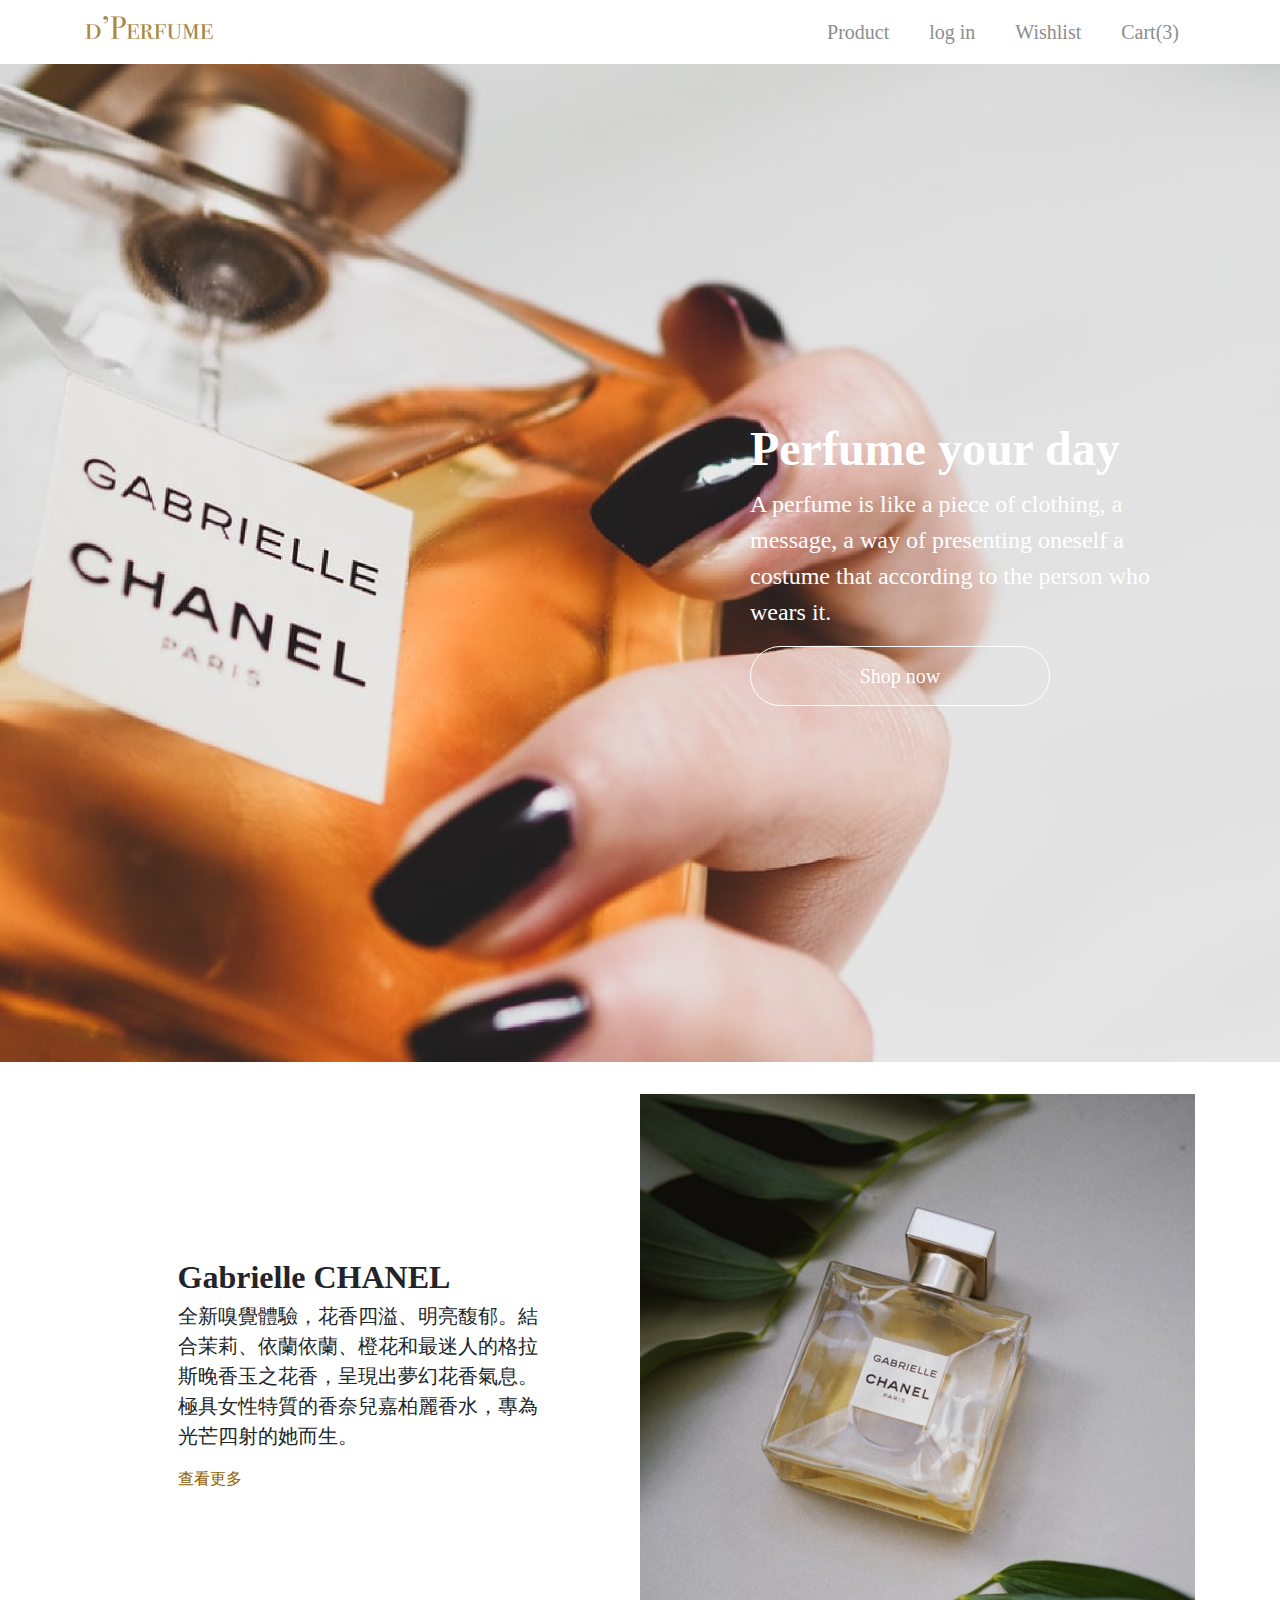
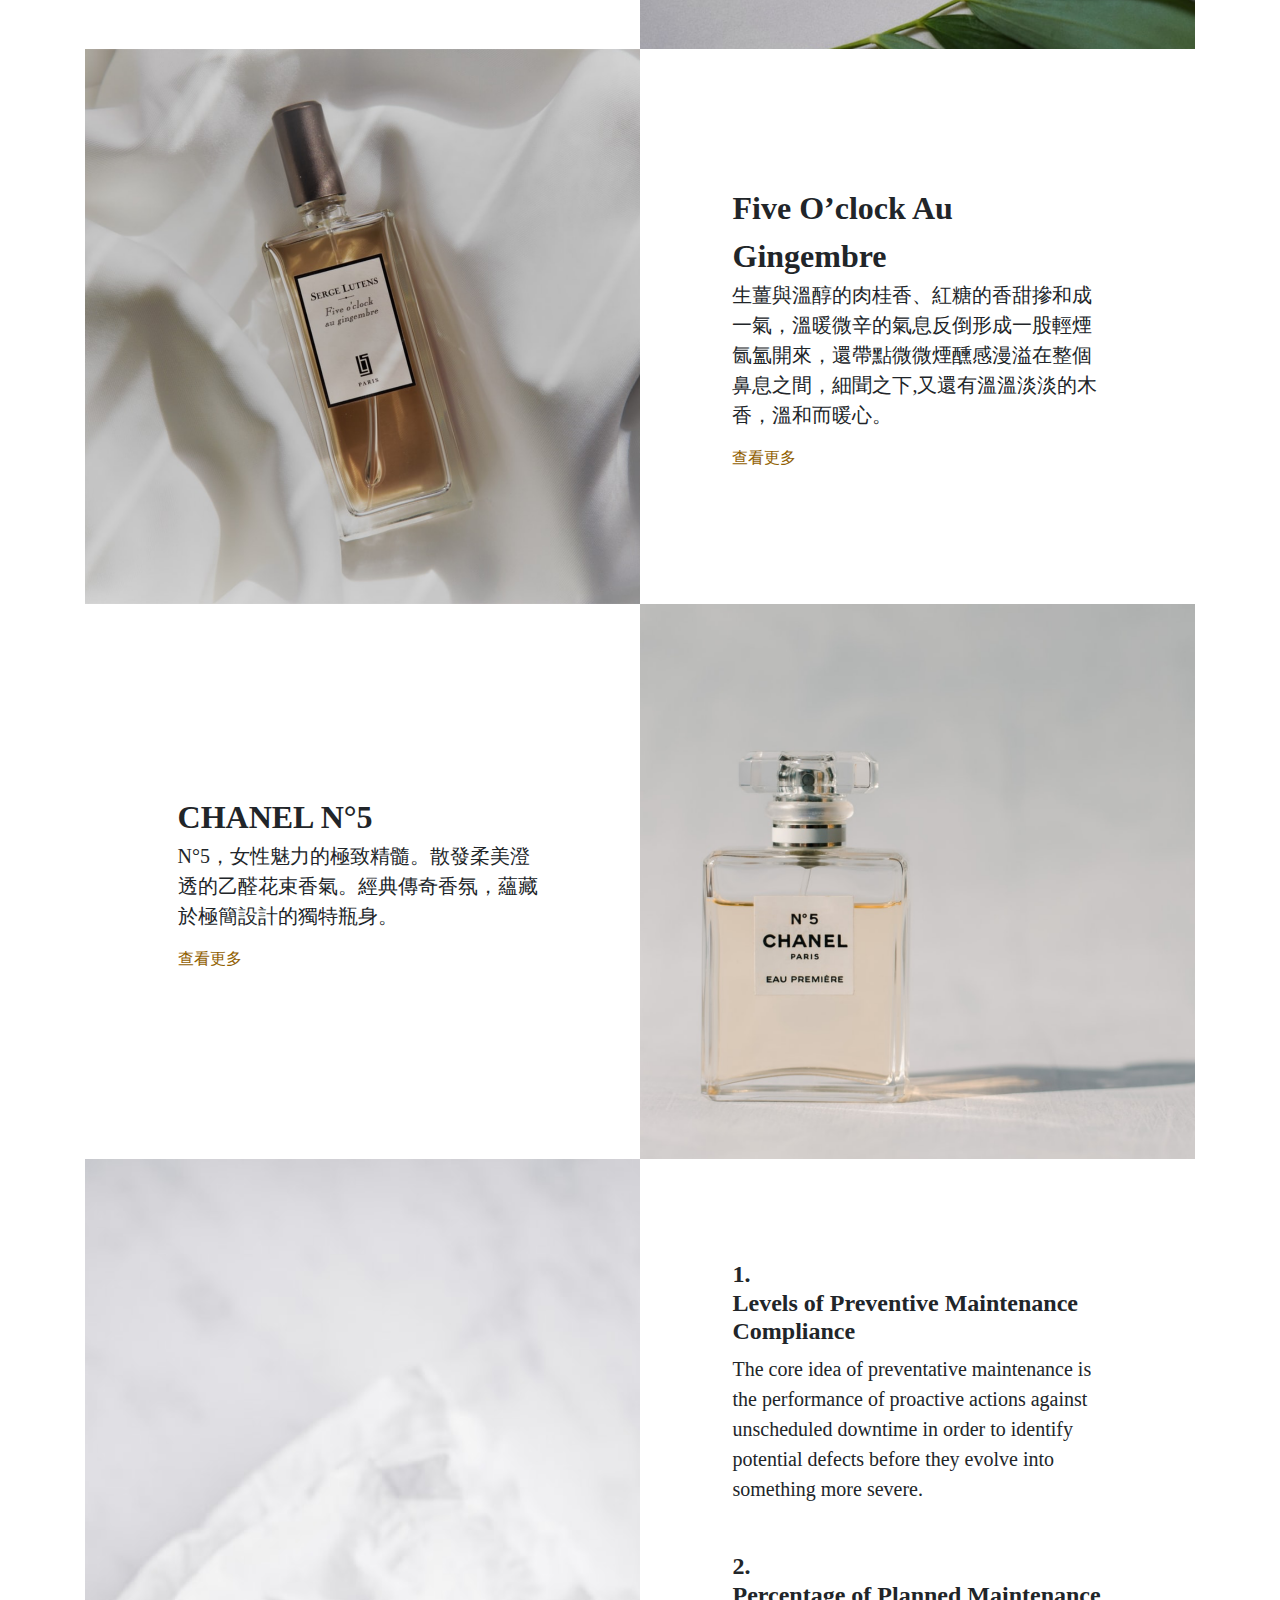
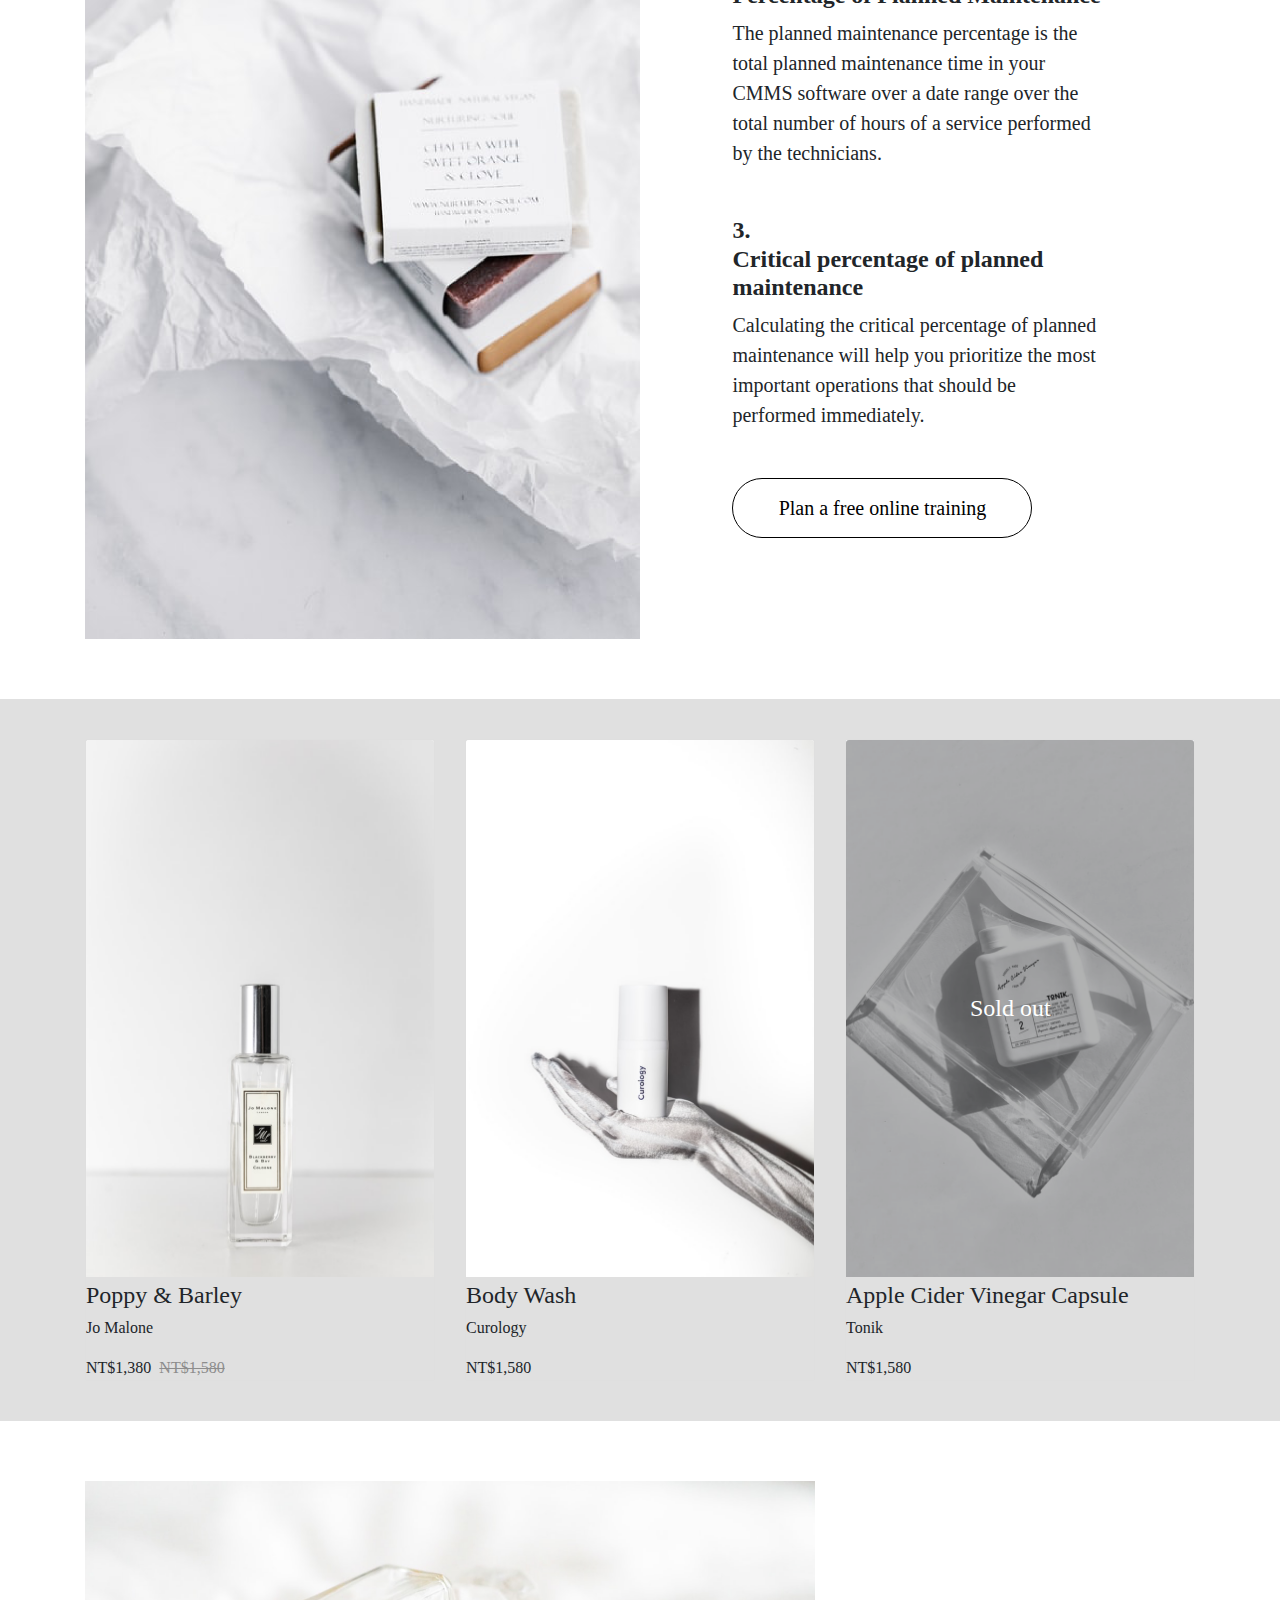
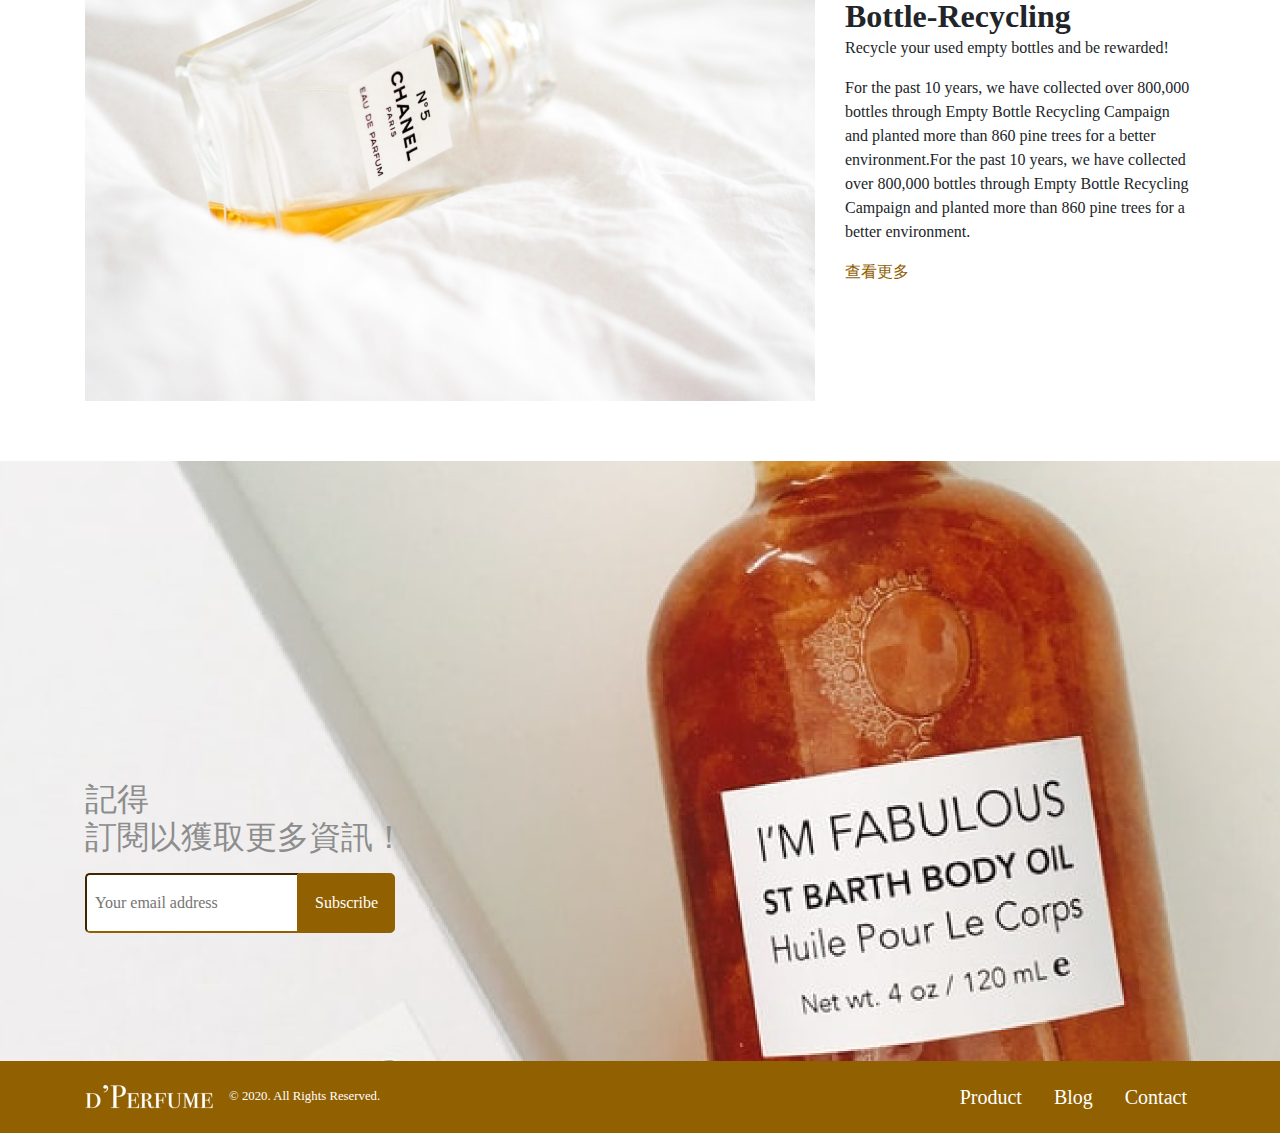
==== index.html @ 362e6cb1 "update for 404 error" ====
<!DOCTYPE html>
<html lang="en">

<head>
  <meta charset="UTF-8">
  <meta name="viewport" content="width=device-width, initial-scale=1.0">
  <meta property="og:title" content="香水電商">
  <meta property="og:description" content="week7mission">
  <meta property="og:site_name" content="香水電商">
  <meta property="og:locale" content="zh_TW">
  <title>D'PERFUME</title>
  <link rel="shortcut icon" href="images/d’Perfume.png" type="image/x-icon">
  <link rel="stylesheet" href="https://use.fontawesome.com/releases/v5.3.1/css/all.css"
    integrity="sha384-mzrmE5qonljUremFsqc01SB46JvROS7bZs3IO2EmfFsd15uHvIt+Y8vEf7N7fWAU" crossorigin="anonymous">
  <link rel="stylesheet" href="css/main.min.css">
</head>

<body>
  <!------------------------ header ---------------------------->
  <nav class="navbar navbar-expand-md bg-white">
    <header class="container">
      <h1 class="mb-0">
        <a class="logo navbar-brand" href="index.html">D'PERFUME</a>
      </h1>
      <div class="d-flex d-md-none justify-content-center align-items-center">
        <a class="position-relative text-dark mr-3" href="#">
          <i class="fas fa-shopping-cart">
          </i>
          <span class="cartNum text-center text-white bg-primary">3</span>
        </a>
        <button class="hamIcon btn text-dark" type="button"><i class="fas fa-bars"></i></button>
      </div>
      <div class="collapse navbar-collapse justify-content-end">
        <ul class="navbar-nav">
          <li class="nav-item mx-2">
            <a class="nav-link navbar-text text-dark" href="product.html"><i class="fas fa-tshirt px-1"></i>Product</a>
          </li>
          <li class="nav-item mx-2">
            <a class="nav-link navbar-text text-dark" href="login.html"><i class="fas fa-user px-1"></i>log in</a>
          </li>
          <li class="nav-item mx-2">
            <a class="nav-link navbar-text text-dark" href="#"><i class="fas fa-heart px-1"></i>Wishlist</a>
          </li>
          <li class="nav-item mx-2">
            <a class="nav-link navbar-text text-dark" href="#"><i class="fas fa-shopping-cart px-1"></i>Cart(3)</a>
          </li>
        </ul>
      </div>
    </header>
  </nav>

  <!------------------------ banner ---------------------------->
  <div class="banner jumbotron jumbotron-fluid">
    <div class="container">
      <div class="row align-items-center">
        <div class="col-12 col-md-5 offset-md-7">
          <h2 class="text-white font-weight-bold">Perfume your day</h2>
          <p class="text-white">A perfume is like a piece of clothing, a message, a way of presenting oneself a costume that according to the
            person who
            wears it.</p>
          <button type="button" class="btn btn-lg btn-outline-info rounded-pill">Shop now</button>
        </div>
      </div>
    </div>
  </div>

  <!------------------------ intro ---------------------------->
  <div class="container">
    <div class="intro row no-gutters flex-row-reverse align-items-center">
      <img class="col-12 col-md-6 offset-md-1" src="./images/Gabrielle CHANEL@2x.png" alt="Gabrielle CHANEL">
      <div class="col-12 col-md-4">
        <h2 class="mb-0 font-weight-bold">Gabrielle CHANEL</h2>
        <p>全新嗅覺體驗，花香四溢、明亮馥郁。結合茉莉、依蘭依蘭、橙花和最迷人的格拉斯晚香玉之花香，呈現出夢幻花香氣息。 極具女性特質的香奈兒嘉柏麗香水，專為光芒四射的她而生。</p>
        <a class="d-block mb-32 mb-md-0" href="#">查看更多</a>
      </div>
    </div>
    <div class="intro row no-gutters align-items-center">
      <div class="col-12 col-md-6">
        <img src="./images/Five O’clock Au Gingembre@2x.png" alt="Five O’clock Au Gingembre">
      </div>
      <div class="col-12 col-md-4 offset-md-1">
        <h2 class="mb-0 font-weight-bold">Five O’clock Au Gingembre</h2>
        <p>生薑與溫醇的肉桂香、紅糖的香甜摻和成一氣，溫暖微辛的氣息反倒形成一股輕煙氤氳開來，還帶點微微煙醺感漫溢在整個鼻息之間，細聞之下,又還有溫溫淡淡的木香，溫和而暖心。</p>
        <a class="d-block mb-32 mb-md-0" href="#">查看更多</a>
      </div>
    </div>
    <div class="intro row no-gutters flex-row-reverse align-items-center">
      <img class="col-12 col-md-6 offset-md-1" src="./images/CHANEL N°5@2x.png" alt="CHANEL N°5">
      <div class="col-12 col-md-4">
        <h2 class="mb-0 font-weight-bold">CHANEL N°5</h2>
        <p>N°5，女性魅力的極致精髓。散發柔美澄透的乙醛花束香氣。經典傳奇香氛，蘊藏於極簡設計的獨特瓶身。</p>
        <a class="d-block mb-32 mb-md-0" href="#">查看更多</a>
      </div>
    </div>
    <div class="intro row no-gutters align-items-xl-center mb-5 mb-md-6">
      <img class="col-12 col-md-6" src="./images/Maintenance@2x.png" alt="Maintenance">
      <div class="col-12 col-md-4 offset-md-1">
        <div class="intro-maintenance mb-3 mb-md-5">
          <h4 class="font-weight-bold">1. <br>Levels of Preventive Maintenance Compliance</h2>
            <p>The core idea of preventative maintenance is the performance of proactive actions against unscheduled downtime in
              order to identify potential defects before they evolve into something more severe.</p>
        </div>
        <div class="intro-maintenance mb-3 mb-md-5">
          <h4 class="font-weight-bold">2. <br>Percentage of Planned Maintenance</h2>
            <p>The planned maintenance percentage is the total planned maintenance time in your CMMS software over a date range over
            the total number of hours of a service performed by the technicians.</p>
        </div>
        <div class="intro-maintenance mb-3 mb-md-5">
          <h4 class="font-weight-bold">3. <br>Critical percentage of planned maintenance</h2>
            <p>Calculating the critical percentage of planned maintenance will help you prioritize the most important operations that
            should be performed immediately.</p>
        </div>
        <button type="button" class="btn btn-lg btn-outline-black rounded-pill">Plan a free online training</button>
      </div>
    </div>
  </div>

  <!------------------------ cardList ---------------------------->
  <div class="bg-light">
      <div class="container">
        <ul class="row list-unstyled">
          <li class="col-12 col-md-4 my-40">
            <div class="card">
              <img class="card-img-top" src="./images/Poppy & Barley@2x.png" alt="Poppy & Barley">
              <div class="card-body p-0 pt-1 bg-light">
                <h4 class="card-title">Poppy & Barley</h5>
                <p class="card-subtitle mb-3">Jo Malone</p>
                <p class="card-text">NT$1,380<del class="text-dark ml-2">NT$1,580</del></p>
              </div>
            </div>
          </li>
          <li class="col-12 col-md-4 my-40">
            <div class="card">
              <img class="card-img-top" src="./images/Body Wash@2x.png" alt="Body Wash">
              <div class="card-body p-0 pt-1 bg-light">
                <h4 class="card-title">Body Wash</h5>
                <p class="card-subtitle mb-3">Curology</p>
                <p class="card-text">NT$1,580</p>
              </div>
            </div>
          </li>
          <li class="col-12 col-md-4 my-40">
            <div class="card">
              <div class="soldOut">
                <img class="card-img-top" src="./images/gray.svg" alt="Apple Cider Vinegar Capsule">
                <p>Sold out</p>
              </div>
              <div class="card-body p-0 pt-1 bg-light">
                <h4 class="card-title">Apple Cider Vinegar Capsule</h5>
                <p class="card-subtitle mb-3">Tonik</p>
                <p class="card-text">NT$1,580</p>
              </div>
            </div>
          </li>
        </ul>
      </div>
  </div>

  <!------------------------ bottle ---------------------------->
  <div class="bottle container my-6">
    <div class="row align-items-center">
      <div class="col-12 col-md-8">
        <img src="./images/Bottle-Recycling@2x.png" alt="Bottle-Recycling">
      </div>
      <div class="col-12 col-md-4">
        <h2 class="mb-0 font-weight-bold">Bottle-Recycling</h2>
        <p>Recycle your used empty bottles and be rewarded!</p>
        <p>For the past 10 years, we have collected over 800,000 bottles through Empty Bottle Recycling Campaign and planted
          more
          than 860 pine trees for a better environment.For the past 10 years, we have collected over 800,000 bottles through
          Empty
          Bottle Recycling Campaign and planted more than 860 pine trees for a better environment.</p>
        <a class="mb-40" href="#">查看更多</a>
      </div>
    </div>
  </div>

  <!------------------------ subscription ---------------------------->
  <div class="subscription d-flex flex-column justify-content-end">
    <div class="container pb-7">
      <div class="subscirption-item">
        <h2 class="mb-3 text-dark">記得<br>訂閱以獲取更多資訊！</h2>
        <div class="input-group input-group-lg mb-3">
          <input type="email" class="pl-2 border-primary text-dark" placeholder="Your email address" aria-label="Your email address"
            aria-describedby="button-addon2">
          <div class="input-group-append">
            <button class="btn btn-primary" type="submit" id="button-addon2">Subscribe</button>
          </div>
        </div>
      </div>
    </div>
  </div>

  <!------------------------ footer ---------------------------->
  <footer class="bg-primary">
    <div class="container d-flex justify-content-between align-items-center">
      <div class="copyright d-flex align-items-center py-4">
        <a class="mr-3" href="/index.html">D'PERFUME</a>
        <small class="text-white">© 2020. All Rights Reserved.</small>
      </div>
      <nav class="navbar navbar-expand-md d-none d-md-flex px-0">
        <ul class="navbar-nav">
          <li class="nav-item mx-2">
            <a class="nav-link navbar-text px-2 text-white" href="product.html">Product</a>
          </li>
          <li class="nav-item mx-2">
            <a class="nav-link navbar-text px-2 text-white" href="#">Blog</a>
          </li>
          <li class="nav-item ml-2">
            <a class="nav-link navbar-text px-2 text-white" href="#">Contact</a>
          </li>
        </ul>
      </nav>
    </div>
  </footer>
  <script src="./js/jquery-3.5.1.js"></script>
  <script src="https://cdnjs.cloudflare.com/ajax/libs/twitter-bootstrap/4.5.2/js/bootstrap.min.js"></script>
</body>

</html>
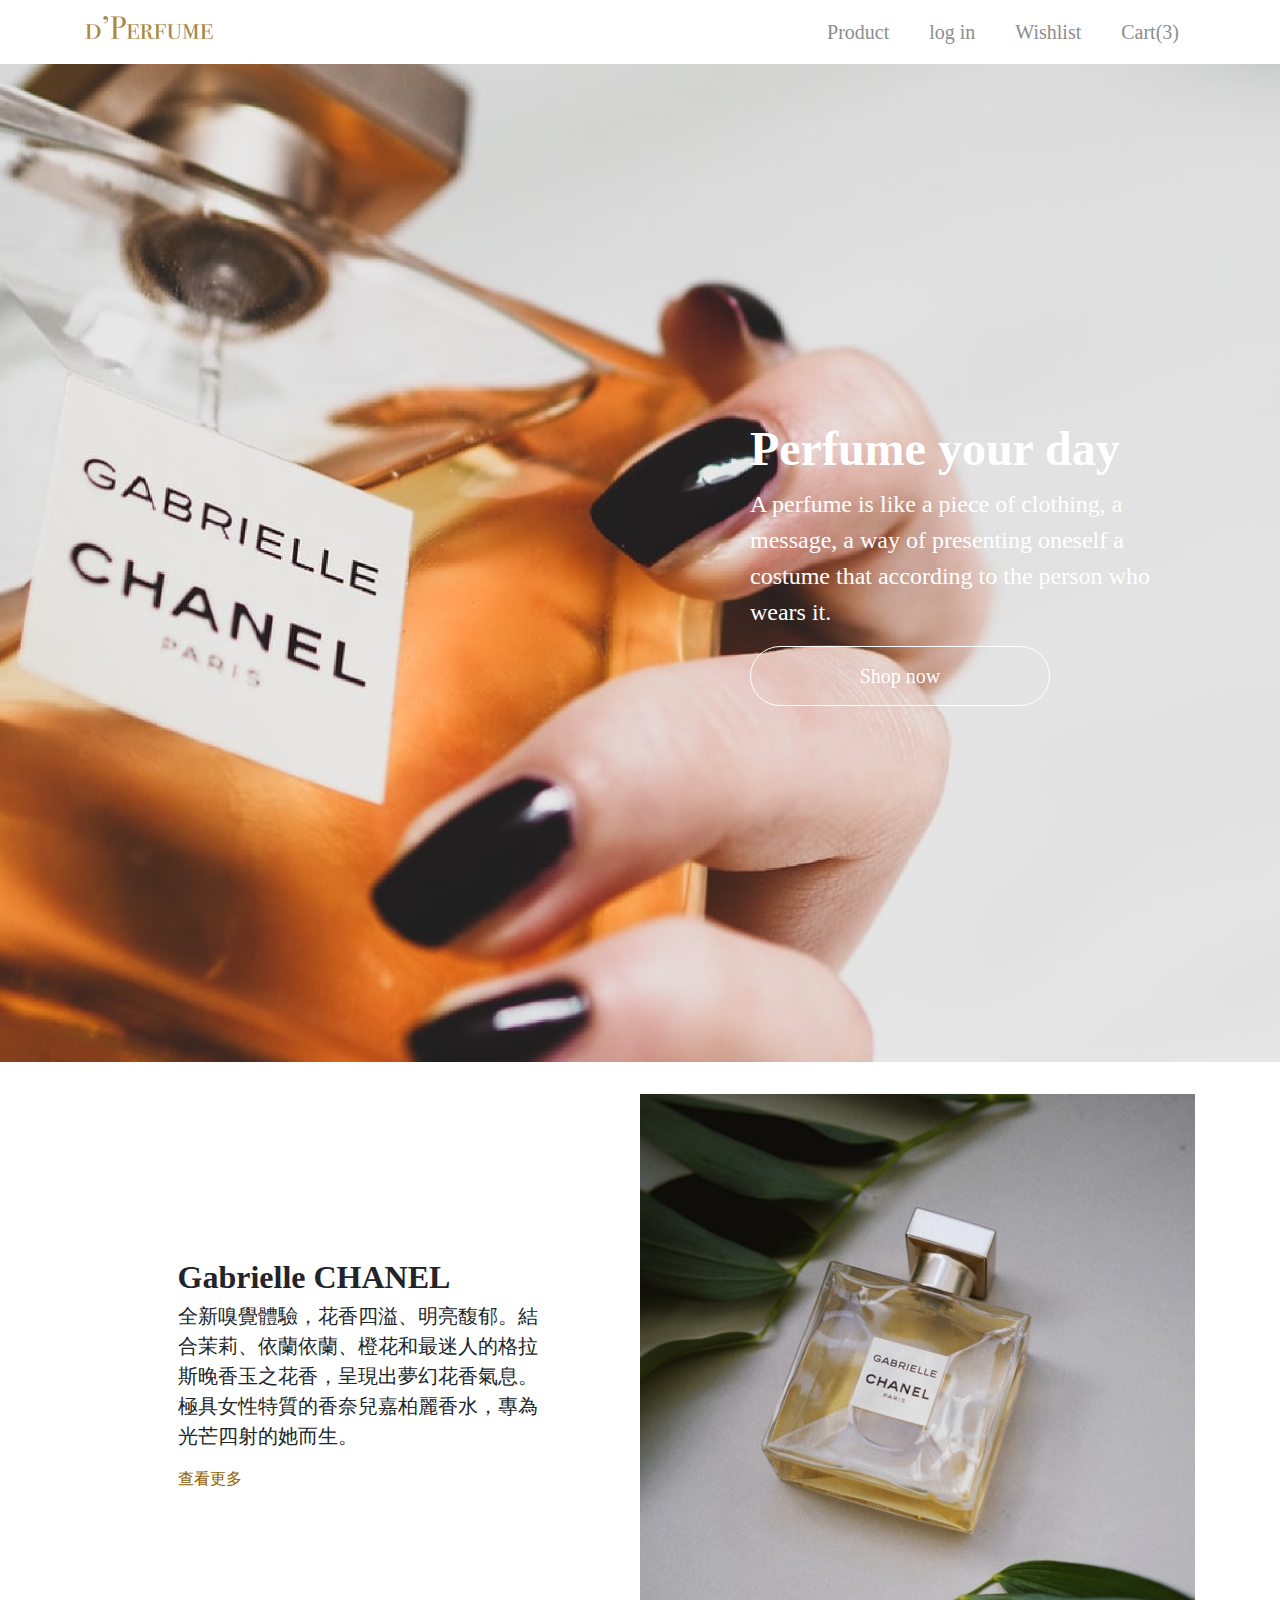
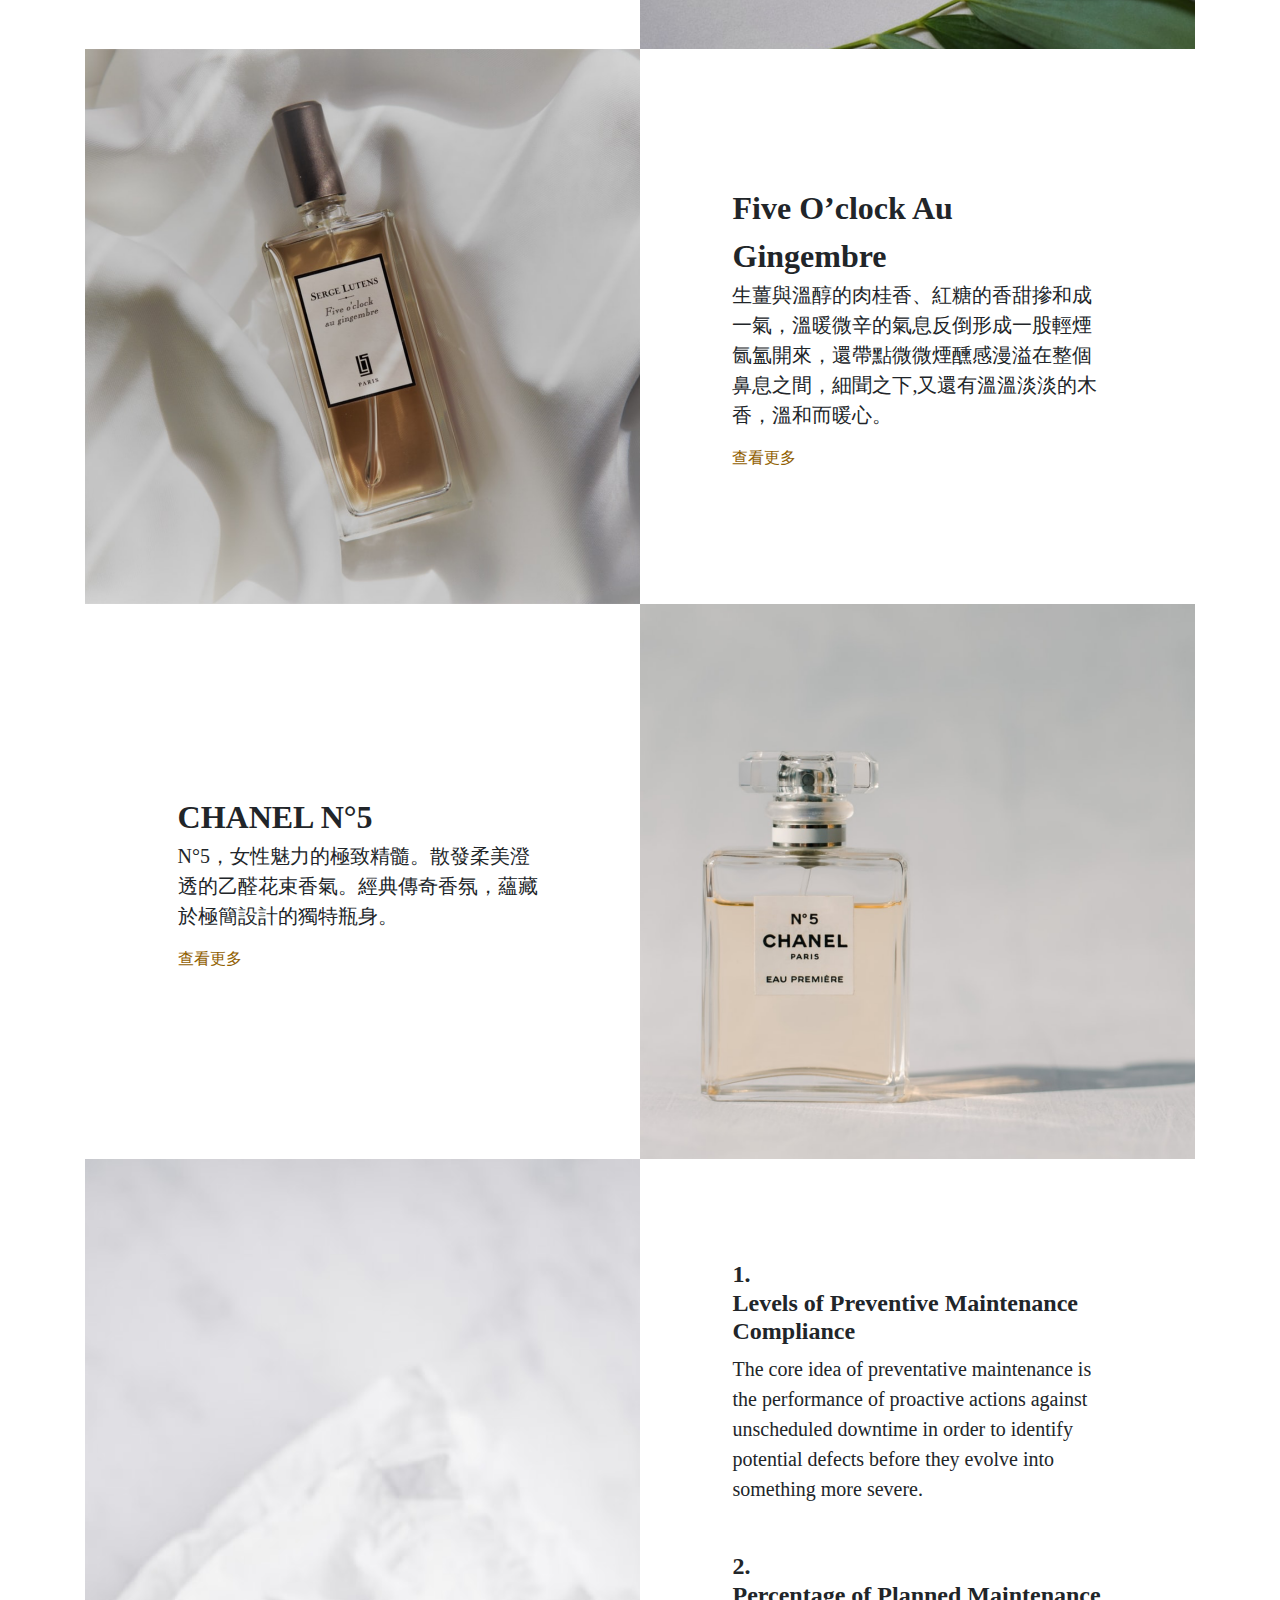
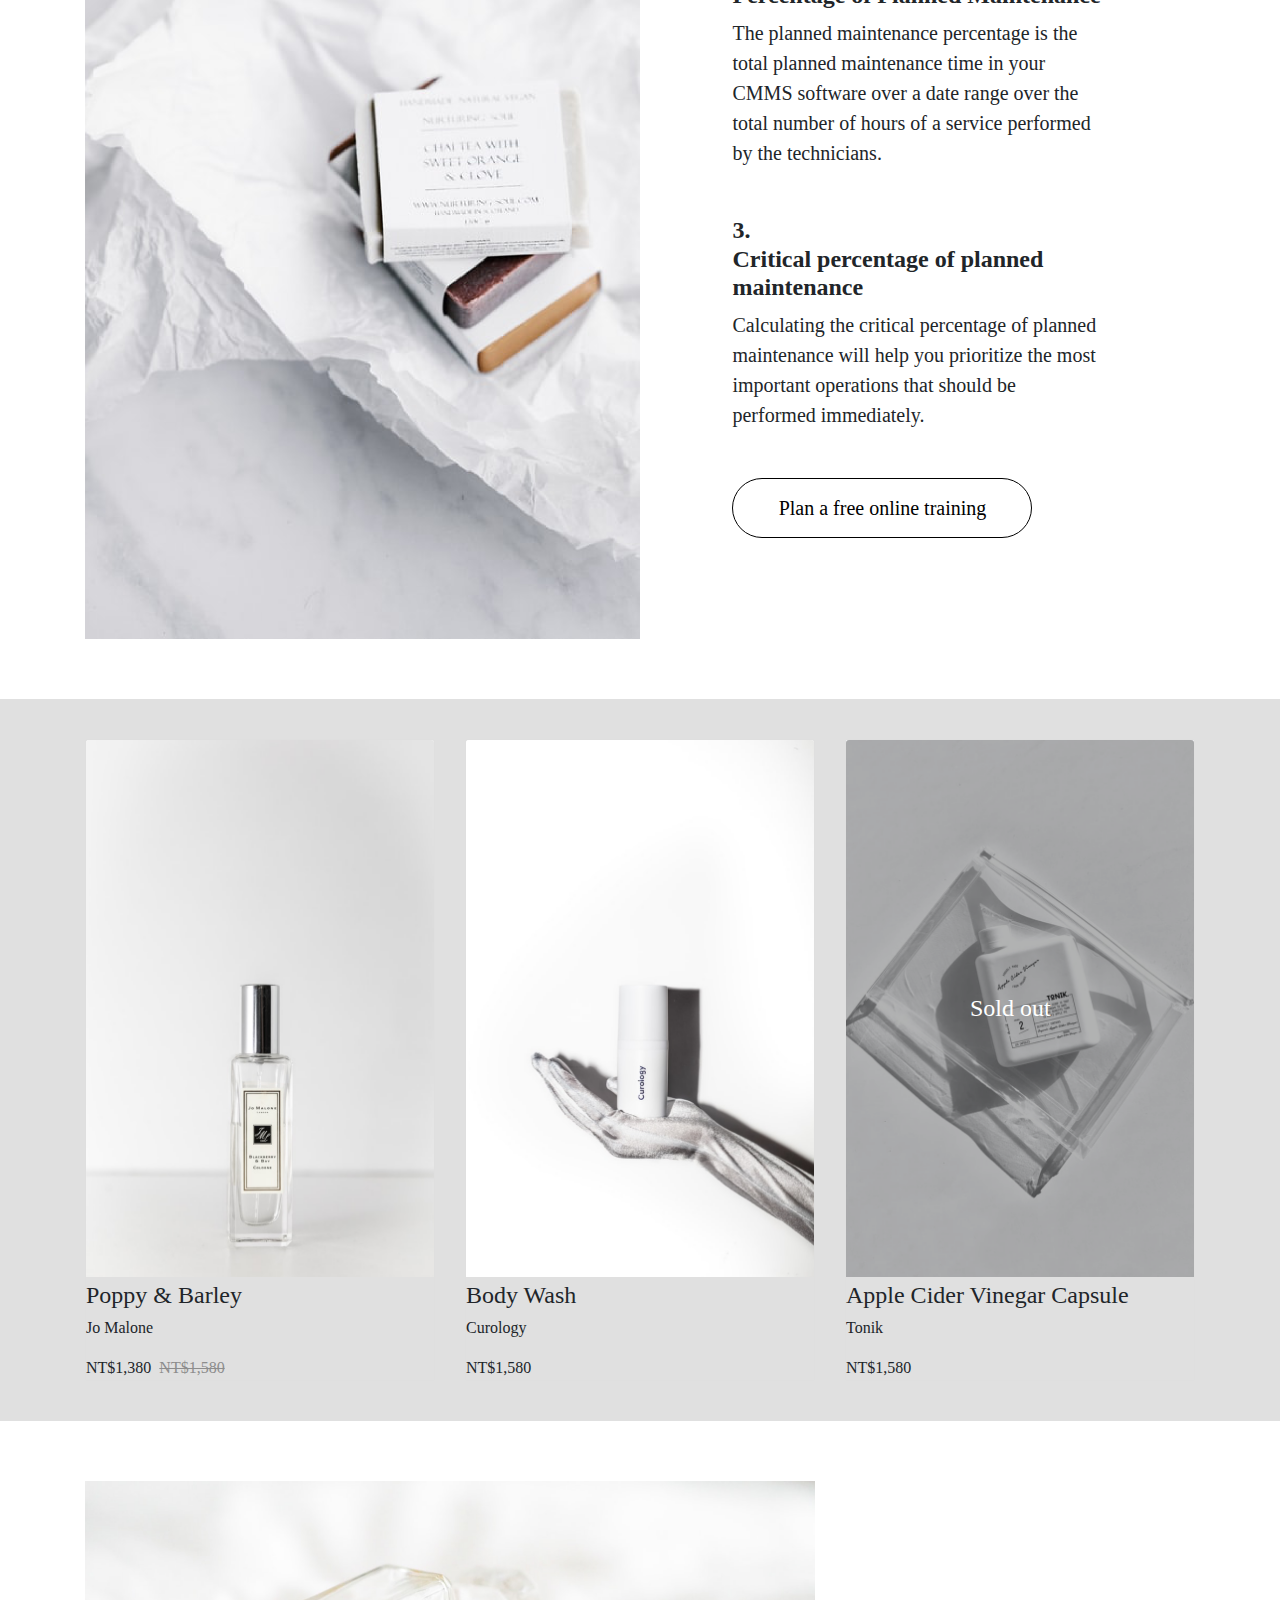
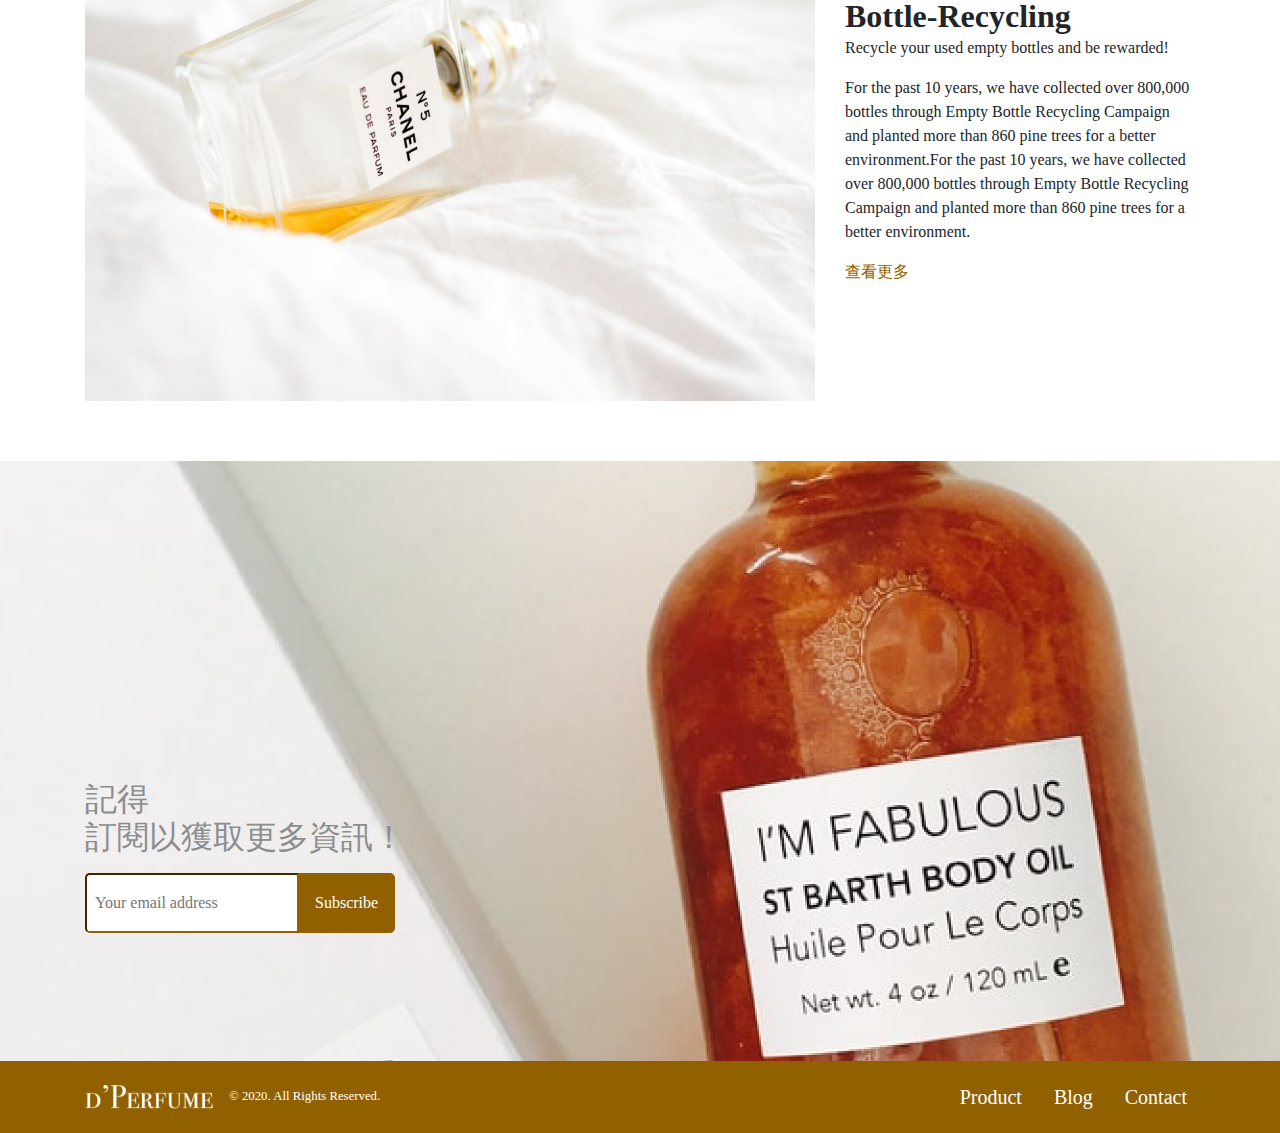
==== commit cccd0326: "update hamburger collapse" ====
--- a/index.html
+++ b/index.html
@@ -28,10 +28,11 @@
           </i>
           <span class="cartNum text-center text-white bg-primary">3</span>
         </a>
-        <button class="hamIcon btn text-dark" type="button"><i class="fas fa-bars"></i></button>
-      </div>
+        <button class="hamIcon btn text-dark" type="button" data-toggle="collapse" data-target="#collapseNav" aria-expanded="false" aria-controls="collapseNav"><i class="fas fa-bars"></i></button>
+      </div>
+
       <div class="collapse navbar-collapse justify-content-end">
-        <ul class="navbar-nav">
+        <ul class="navbar-nav ">
           <li class="nav-item mx-2">
             <a class="nav-link navbar-text text-dark" href="product.html"><i class="fas fa-tshirt px-1"></i>Product</a>
           </li>
@@ -48,6 +49,27 @@
       </div>
     </header>
   </nav>
+
+  <!------------------------ hamburger content ---------------------------->
+  <div class="container-fluid collapse navbar-collapse px-0" id="collapseNav">
+    <ul class="navbar-nav">
+      <li class="bg-dark text-center border-bottom border-white">
+        <a class="nav-link text-white py-3" href="product.html">Product</a>
+      </li>
+      <li class="bg-dark text-center border-bottom border-white">
+        <a class="nav-link text-white py-3" href="#">Wishlist</a>
+      </li>
+      <li class="bg-dark text-center border-bottom border-white">
+        <a class="nav-link text-white py-3" href="#">Blog</a>
+      </li>
+      <li class="bg-dark text-center border-bottom border-white">
+        <a class="nav-link text-white py-3" href="#">Contact</a>
+      </li>
+      <li class="bg-dark text-center">
+        <a class="nav-link text-white py-3" href="login.html">Log in</a>
+      </li>
+    </ul>
+  </div>
 
   <!------------------------ banner ---------------------------->
   <div class="banner jumbotron jumbotron-fluid">
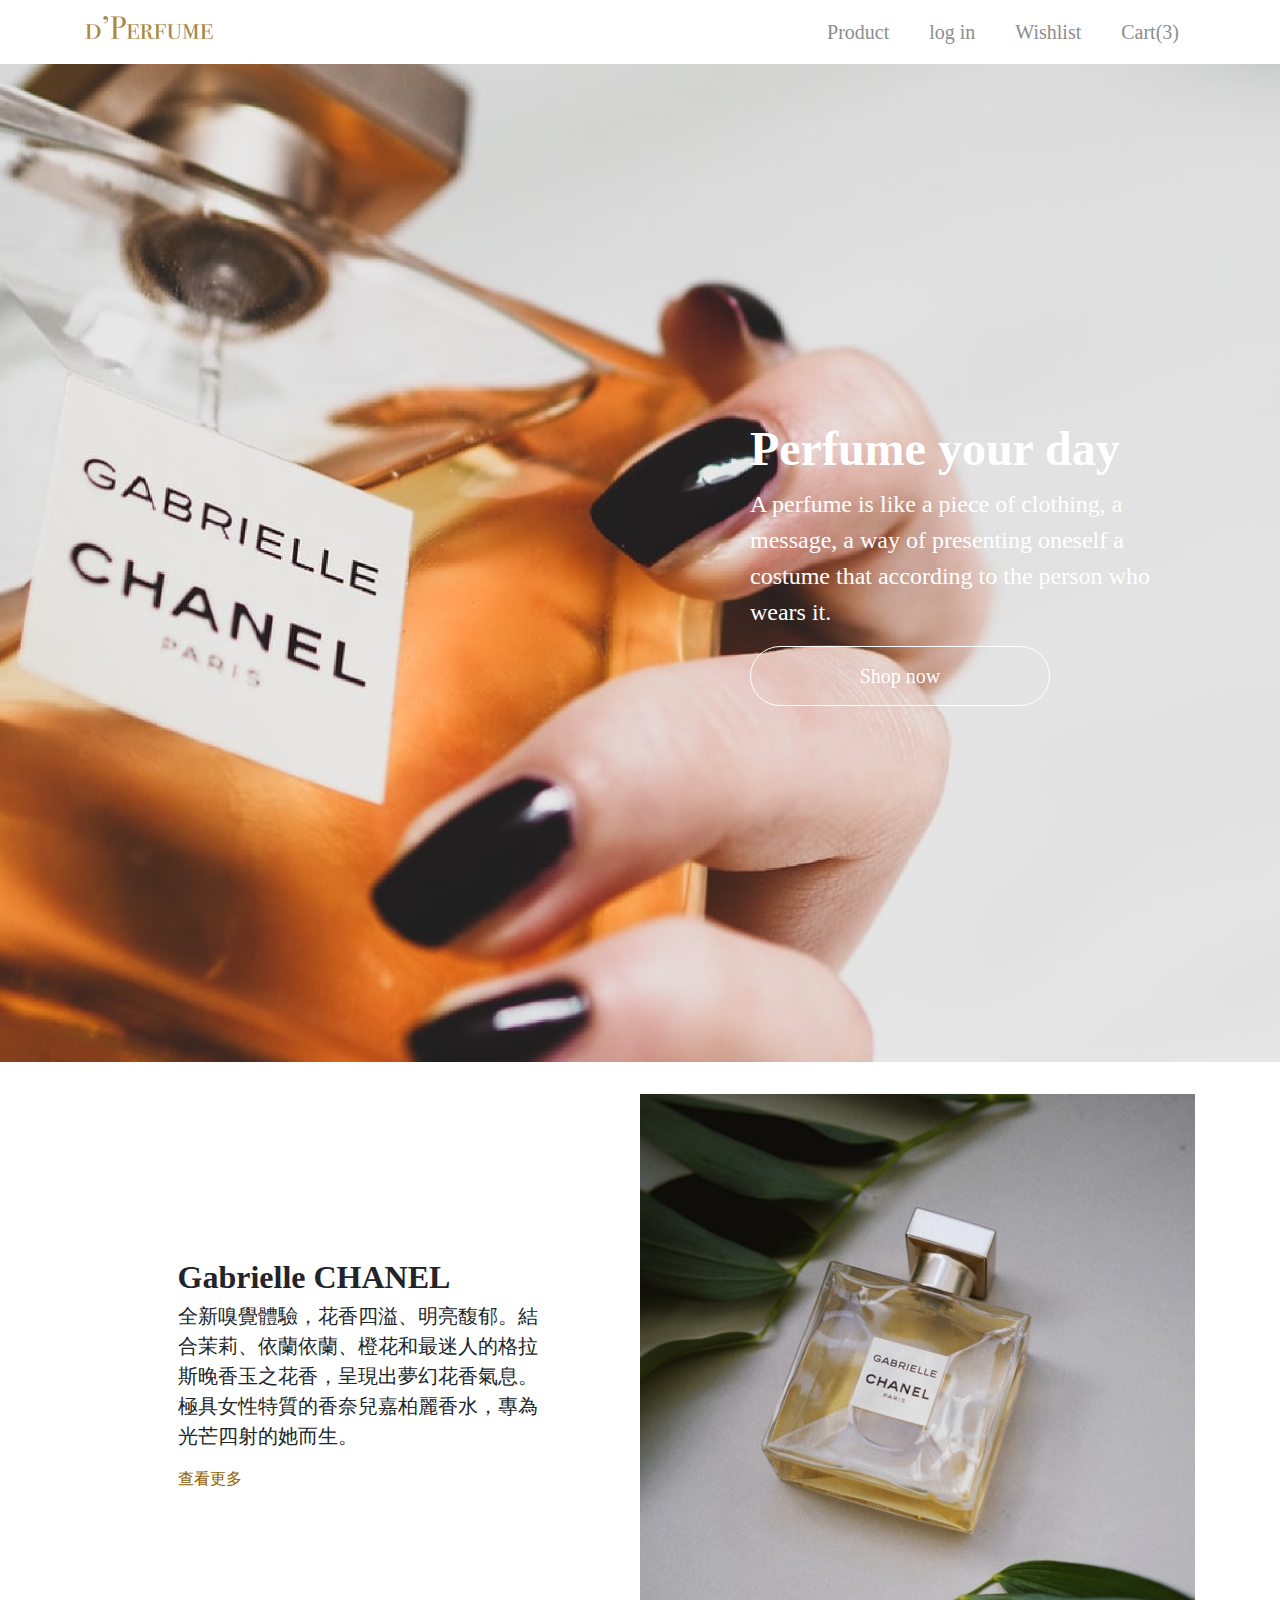
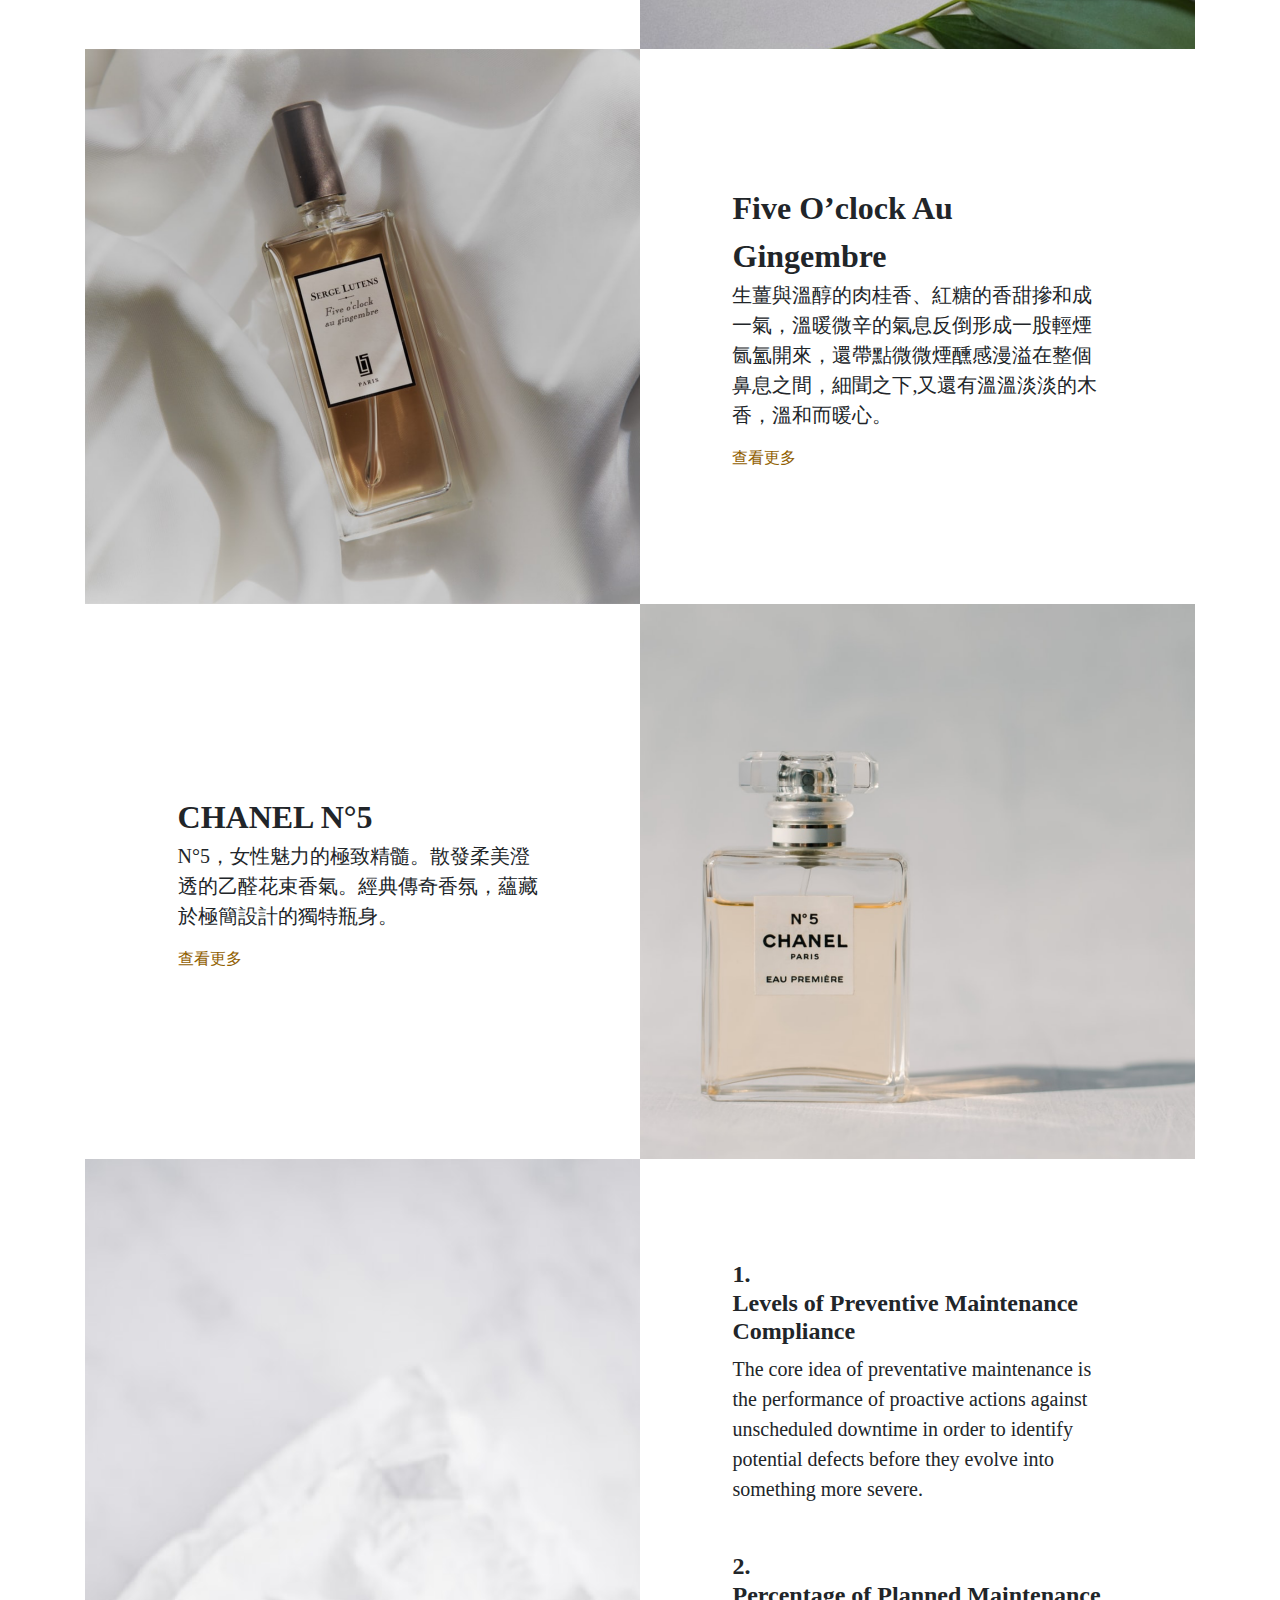
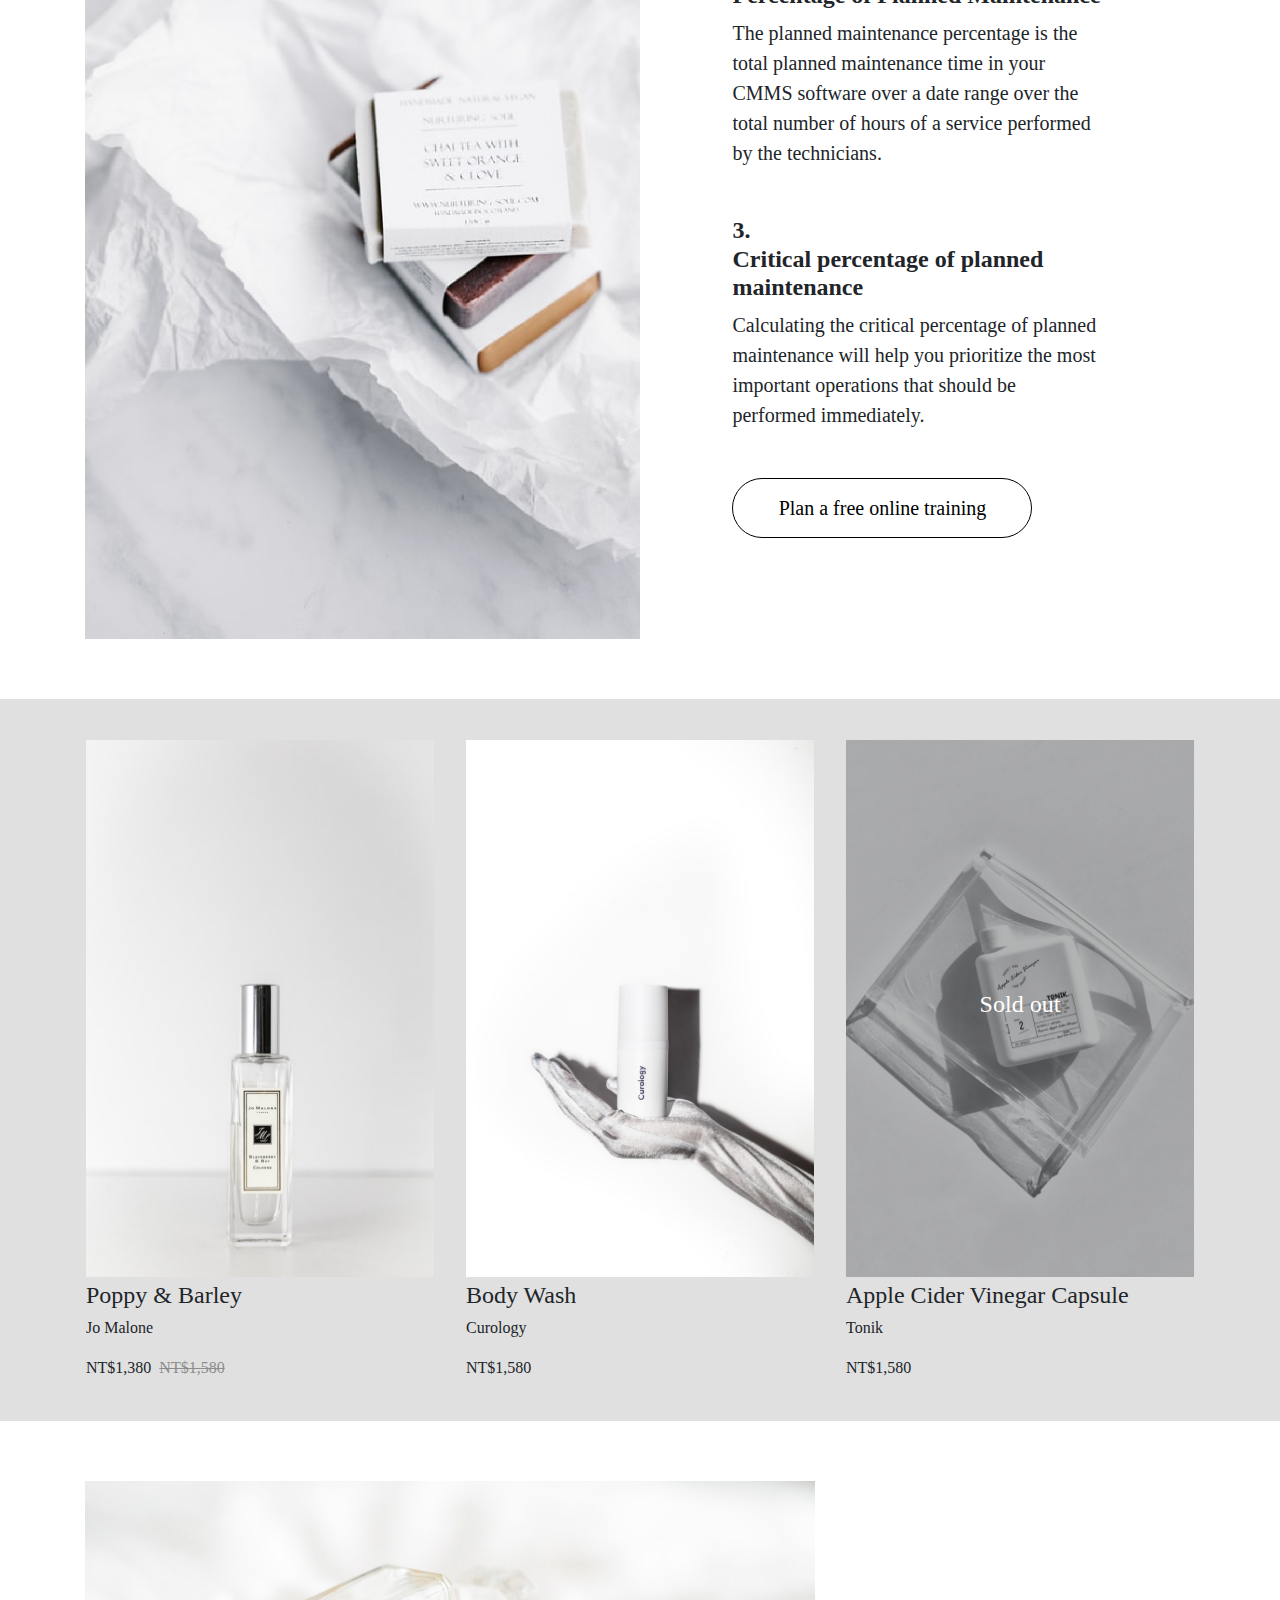
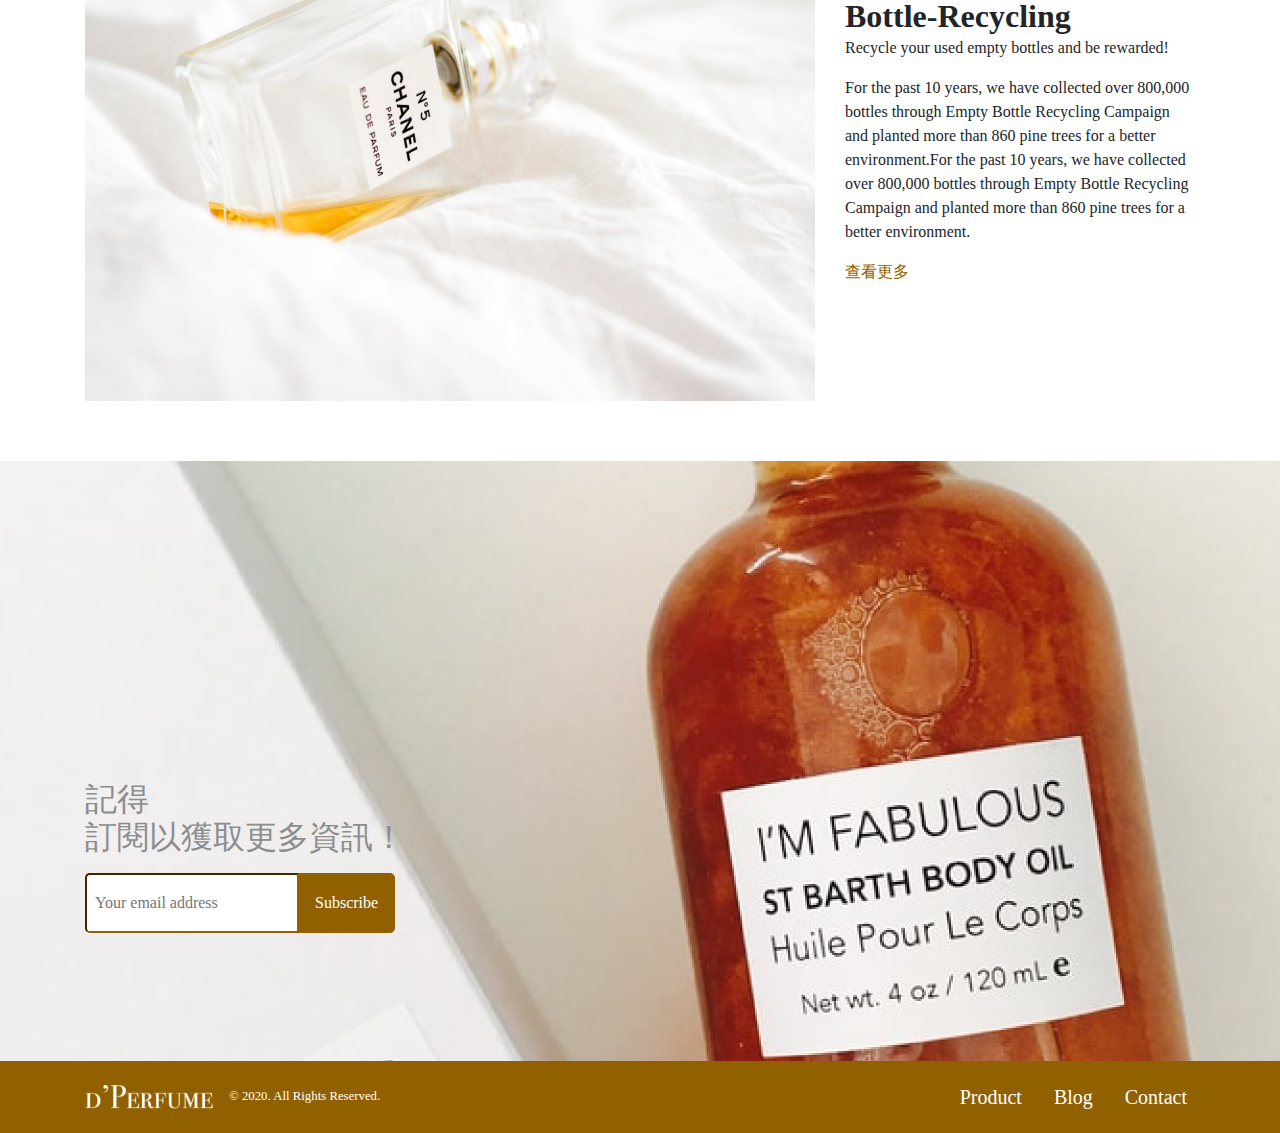
==== commit 0b5847c5: "update index text font-weight" ====
--- a/index.html
+++ b/index.html
@@ -51,21 +51,21 @@
   </nav>
 
   <!------------------------ hamburger content ---------------------------->
-  <div class="container-fluid collapse navbar-collapse px-0" id="collapseNav">
+  <div class="collapse navbar-collapse px-0 bg-grayDark" id="collapseNav">
     <ul class="navbar-nav">
-      <li class="bg-dark text-center border-bottom border-white">
+      <li class="text-center border-bottom border-white">
         <a class="nav-link text-white py-3" href="product.html">Product</a>
       </li>
-      <li class="bg-dark text-center border-bottom border-white">
+      <li class="text-center border-bottom border-white">
         <a class="nav-link text-white py-3" href="#">Wishlist</a>
       </li>
-      <li class="bg-dark text-center border-bottom border-white">
+      <li class="text-center border-bottom border-white">
         <a class="nav-link text-white py-3" href="#">Blog</a>
       </li>
-      <li class="bg-dark text-center border-bottom border-white">
+      <li class="text-center border-bottom border-white">
         <a class="nav-link text-white py-3" href="#">Contact</a>
       </li>
-      <li class="bg-dark text-center">
+      <li class="text-center">
         <a class="nav-link text-white py-3" href="login.html">Log in</a>
       </li>
     </ul>
@@ -92,7 +92,7 @@
       <img class="col-12 col-md-6 offset-md-1" src="./images/Gabrielle CHANEL@2x.png" alt="Gabrielle CHANEL">
       <div class="col-12 col-md-4">
         <h2 class="mb-0 font-weight-bold">Gabrielle CHANEL</h2>
-        <p>全新嗅覺體驗，花香四溢、明亮馥郁。結合茉莉、依蘭依蘭、橙花和最迷人的格拉斯晚香玉之花香，呈現出夢幻花香氣息。 極具女性特質的香奈兒嘉柏麗香水，專為光芒四射的她而生。</p>
+        <p class="font-weight-light">全新嗅覺體驗，花香四溢、明亮馥郁。結合茉莉、依蘭依蘭、橙花和最迷人的格拉斯晚香玉之花香，呈現出夢幻花香氣息。 極具女性特質的香奈兒嘉柏麗香水，專為光芒四射的她而生。</p>
         <a class="d-block mb-32 mb-md-0" href="#">查看更多</a>
       </div>
     </div>
@@ -102,7 +102,7 @@
       </div>
       <div class="col-12 col-md-4 offset-md-1">
         <h2 class="mb-0 font-weight-bold">Five O’clock Au Gingembre</h2>
-        <p>生薑與溫醇的肉桂香、紅糖的香甜摻和成一氣，溫暖微辛的氣息反倒形成一股輕煙氤氳開來，還帶點微微煙醺感漫溢在整個鼻息之間，細聞之下,又還有溫溫淡淡的木香，溫和而暖心。</p>
+        <p class="font-weight-light">生薑與溫醇的肉桂香、紅糖的香甜摻和成一氣，溫暖微辛的氣息反倒形成一股輕煙氤氳開來，還帶點微微煙醺感漫溢在整個鼻息之間，細聞之下,又還有溫溫淡淡的木香，溫和而暖心。</p>
         <a class="d-block mb-32 mb-md-0" href="#">查看更多</a>
       </div>
     </div>
@@ -110,7 +110,7 @@
       <img class="col-12 col-md-6 offset-md-1" src="./images/CHANEL N°5@2x.png" alt="CHANEL N°5">
       <div class="col-12 col-md-4">
         <h2 class="mb-0 font-weight-bold">CHANEL N°5</h2>
-        <p>N°5，女性魅力的極致精髓。散發柔美澄透的乙醛花束香氣。經典傳奇香氛，蘊藏於極簡設計的獨特瓶身。</p>
+        <p class="font-weight-light">N°5，女性魅力的極致精髓。散發柔美澄透的乙醛花束香氣。經典傳奇香氛，蘊藏於極簡設計的獨特瓶身。</p>
         <a class="d-block mb-32 mb-md-0" href="#">查看更多</a>
       </div>
     </div>
@@ -119,17 +119,17 @@
       <div class="col-12 col-md-4 offset-md-1">
         <div class="intro-maintenance mb-3 mb-md-5">
           <h4 class="font-weight-bold">1. <br>Levels of Preventive Maintenance Compliance</h2>
-            <p>The core idea of preventative maintenance is the performance of proactive actions against unscheduled downtime in
+            <p class="font-weight-light">The core idea of preventative maintenance is the performance of proactive actions against unscheduled downtime in
               order to identify potential defects before they evolve into something more severe.</p>
         </div>
         <div class="intro-maintenance mb-3 mb-md-5">
           <h4 class="font-weight-bold">2. <br>Percentage of Planned Maintenance</h2>
-            <p>The planned maintenance percentage is the total planned maintenance time in your CMMS software over a date range over
+            <p class="font-weight-light">The planned maintenance percentage is the total planned maintenance time in your CMMS software over a date range over
             the total number of hours of a service performed by the technicians.</p>
         </div>
         <div class="intro-maintenance mb-3 mb-md-5">
           <h4 class="font-weight-bold">3. <br>Critical percentage of planned maintenance</h2>
-            <p>Calculating the critical percentage of planned maintenance will help you prioritize the most important operations that
+            <p class="font-weight-light">Calculating the critical percentage of planned maintenance will help you prioritize the most important operations that
             should be performed immediately.</p>
         </div>
         <button type="button" class="btn btn-lg btn-outline-black rounded-pill">Plan a free online training</button>
@@ -143,33 +143,35 @@
         <ul class="row list-unstyled">
           <li class="col-12 col-md-4 my-40">
             <div class="card">
-              <img class="card-img-top" src="./images/Poppy & Barley@2x.png" alt="Poppy & Barley">
+              <a class="card-img-top" href="#"><img src="./images/Poppy & Barley@2x.png" alt="Poppy & Barley"></a>
               <div class="card-body p-0 pt-1 bg-light">
                 <h4 class="card-title">Poppy & Barley</h5>
-                <p class="card-subtitle mb-3">Jo Malone</p>
+                <p class="card-subtitle font-weight-light mb-3">Jo Malone</p>
                 <p class="card-text">NT$1,380<del class="text-dark ml-2">NT$1,580</del></p>
               </div>
             </div>
           </li>
           <li class="col-12 col-md-4 my-40">
             <div class="card">
-              <img class="card-img-top" src="./images/Body Wash@2x.png" alt="Body Wash">
+              <a class="card-img-top" href="#"><img src="./images/Body Wash@2x.png" alt="Body Wash"></a>
               <div class="card-body p-0 pt-1 bg-light">
                 <h4 class="card-title">Body Wash</h5>
-                <p class="card-subtitle mb-3">Curology</p>
+                <p class="card-subtitle font-weight-light mb-3">Curology</p>
                 <p class="card-text">NT$1,580</p>
               </div>
             </div>
           </li>
           <li class="col-12 col-md-4 my-40">
             <div class="card">
-              <div class="soldOut">
-                <img class="card-img-top" src="./images/gray.svg" alt="Apple Cider Vinegar Capsule">
-                <p>Sold out</p>
+              <div class="soldOut card-img-top">
+                <img src="./images/AppleCiderVinegarCapsule@2x.png" alt="Apple Cider Vinegar Capsule">
+                <div class="d-flex justify-content-center align-items-center">
+                  <h4 class="text-white">Sold out</h4>
+                </div>
               </div>
               <div class="card-body p-0 pt-1 bg-light">
                 <h4 class="card-title">Apple Cider Vinegar Capsule</h5>
-                <p class="card-subtitle mb-3">Tonik</p>
+                <p class="card-subtitle font-weight-light mb-3">Tonik</p>
                 <p class="card-text">NT$1,580</p>
               </div>
             </div>
@@ -186,8 +188,8 @@
       </div>
       <div class="col-12 col-md-4">
         <h2 class="mb-0 font-weight-bold">Bottle-Recycling</h2>
-        <p>Recycle your used empty bottles and be rewarded!</p>
-        <p>For the past 10 years, we have collected over 800,000 bottles through Empty Bottle Recycling Campaign and planted
+        <p class="font-weight-light">Recycle your used empty bottles and be rewarded!</p>
+        <p class="font-weight-light">For the past 10 years, we have collected over 800,000 bottles through Empty Bottle Recycling Campaign and planted
           more
           than 860 pine trees for a better environment.For the past 10 years, we have collected over 800,000 bottles through
           Empty
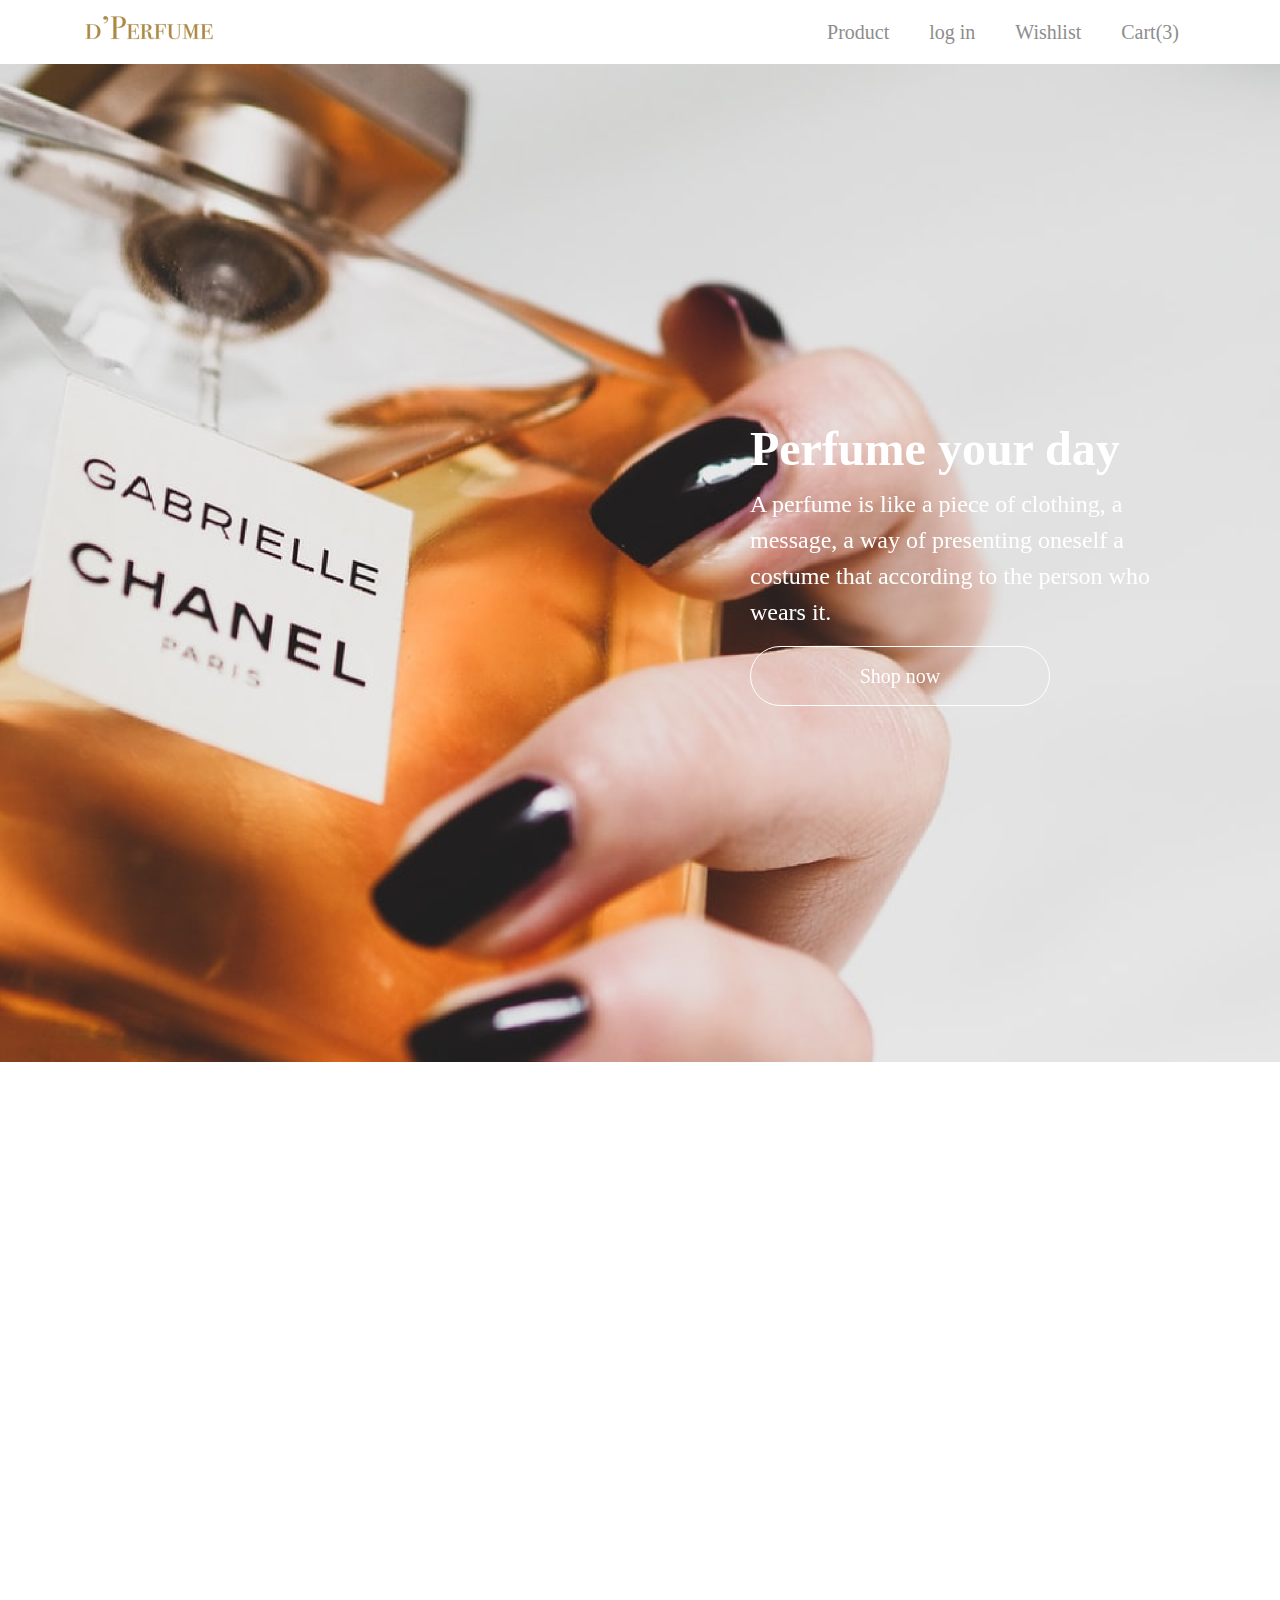
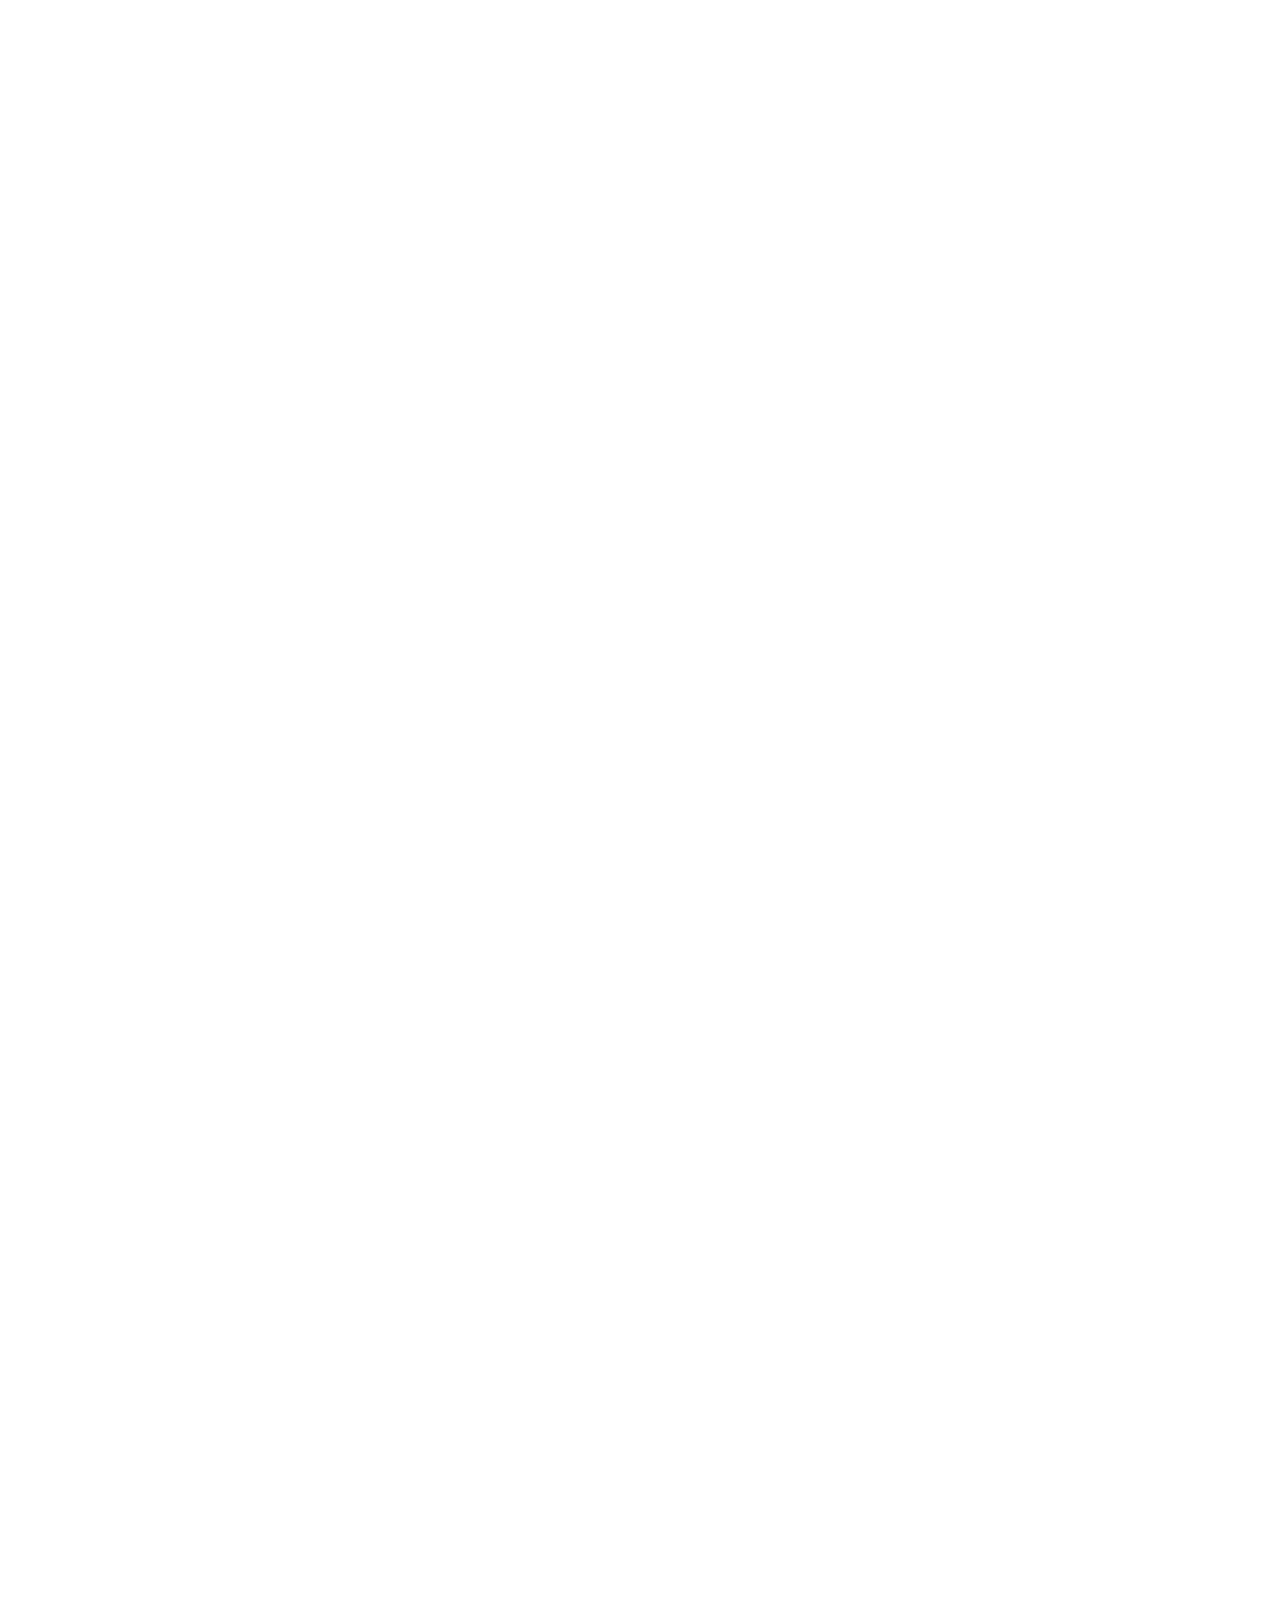
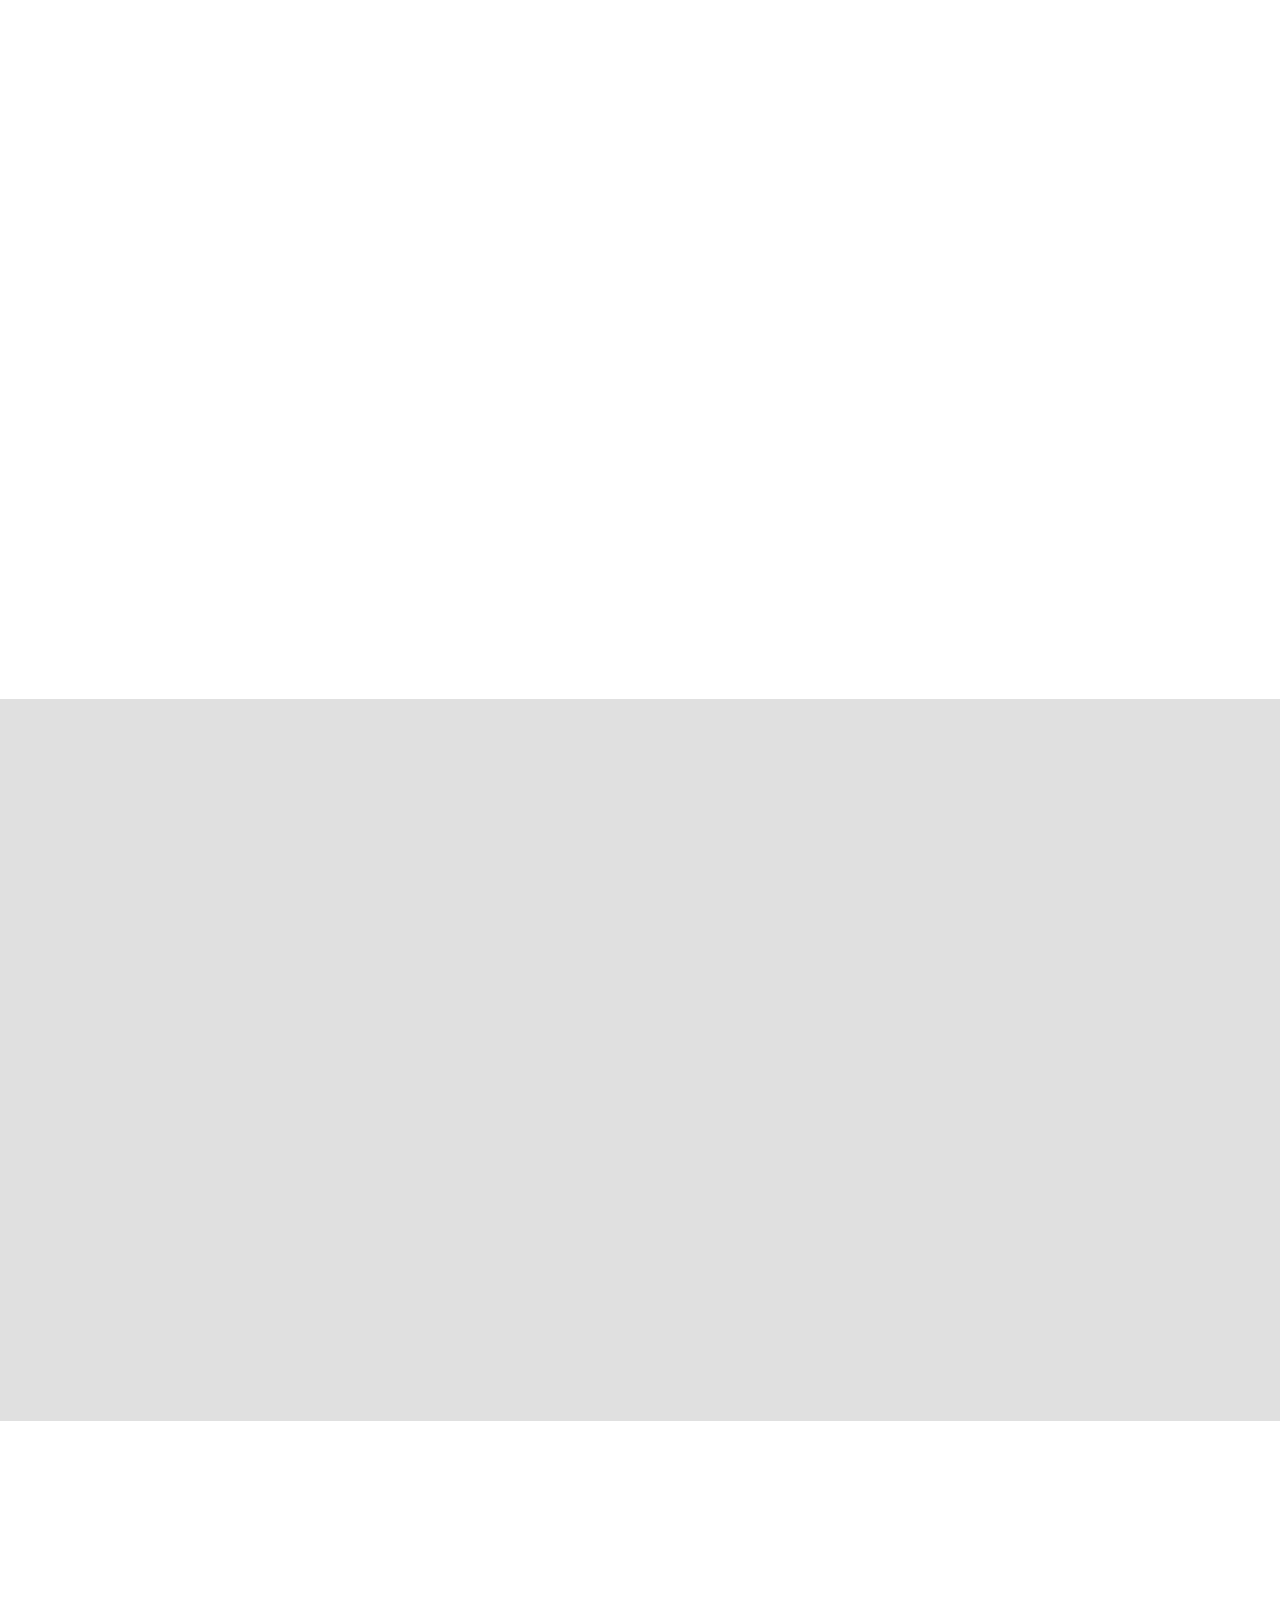
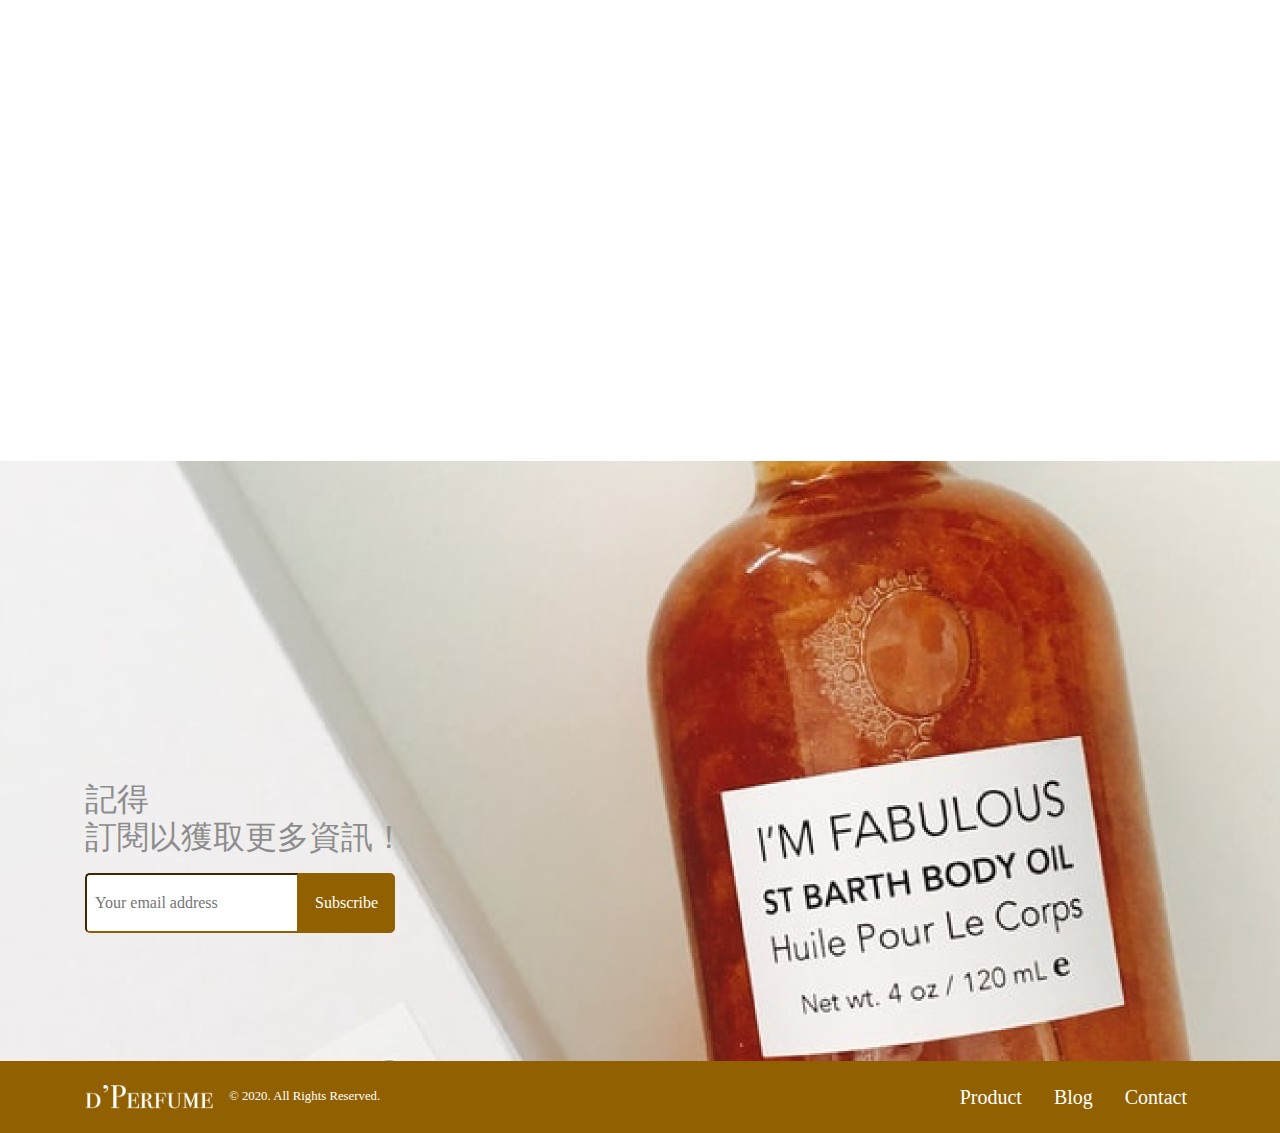
==== commit 873169ee: "add aos" ====
--- a/index.html
+++ b/index.html
@@ -75,7 +75,7 @@
   <div class="banner jumbotron jumbotron-fluid">
     <div class="container">
       <div class="row align-items-center">
-        <div class="col-12 col-md-5 offset-md-7">
+        <div class="col-12 col-md-5 offset-md-7" data-aos="fade-left">
           <h2 class="text-white font-weight-bold">Perfume your day</h2>
           <p class="text-white">A perfume is like a piece of clothing, a message, a way of presenting oneself a costume that according to the
             person who
@@ -88,7 +88,7 @@
 
   <!------------------------ intro ---------------------------->
   <div class="container">
-    <div class="intro row no-gutters flex-row-reverse align-items-center">
+    <div class="intro row no-gutters flex-row-reverse align-items-center" data-aos="fade-right">
       <img class="col-12 col-md-6 offset-md-1" src="./images/Gabrielle CHANEL@2x.png" alt="Gabrielle CHANEL">
       <div class="col-12 col-md-4">
         <h2 class="mb-0 font-weight-bold">Gabrielle CHANEL</h2>
@@ -96,7 +96,7 @@
         <a class="d-block mb-32 mb-md-0" href="#">查看更多</a>
       </div>
     </div>
-    <div class="intro row no-gutters align-items-center">
+    <div class="intro row no-gutters align-items-center" data-aos="fade-left">
       <div class="col-12 col-md-6">
         <img src="./images/Five O’clock Au Gingembre@2x.png" alt="Five O’clock Au Gingembre">
       </div>
@@ -106,7 +106,7 @@
         <a class="d-block mb-32 mb-md-0" href="#">查看更多</a>
       </div>
     </div>
-    <div class="intro row no-gutters flex-row-reverse align-items-center">
+    <div class="intro row no-gutters flex-row-reverse align-items-center" data-aos="fade-right">
       <img class="col-12 col-md-6 offset-md-1" src="./images/CHANEL N°5@2x.png" alt="CHANEL N°5">
       <div class="col-12 col-md-4">
         <h2 class="mb-0 font-weight-bold">CHANEL N°5</h2>
@@ -114,7 +114,7 @@
         <a class="d-block mb-32 mb-md-0" href="#">查看更多</a>
       </div>
     </div>
-    <div class="intro row no-gutters align-items-xl-center mb-5 mb-md-6">
+    <div class="intro row no-gutters align-items-xl-center mb-5 mb-md-6" data-aos="fade-left">
       <img class="col-12 col-md-6" src="./images/Maintenance@2x.png" alt="Maintenance">
       <div class="col-12 col-md-4 offset-md-1">
         <div class="intro-maintenance mb-3 mb-md-5">
@@ -140,7 +140,7 @@
   <!------------------------ cardList ---------------------------->
   <div class="bg-light">
       <div class="container">
-        <ul class="row list-unstyled">
+        <ul class="row list-unstyled" data-aos="zoom-in-up">
           <li class="col-12 col-md-4 my-40">
             <div class="card">
               <a class="card-img-top" href="#"><img src="./images/Poppy & Barley@2x.png" alt="Poppy & Barley"></a>
@@ -181,7 +181,7 @@
   </div>
 
   <!------------------------ bottle ---------------------------->
-  <div class="bottle container my-6">
+  <div class="bottle container my-6" data-aos="fade-up" data-aos-duration="1000">
     <div class="row align-items-center">
       <div class="col-12 col-md-8">
         <img src="./images/Bottle-Recycling@2x.png" alt="Bottle-Recycling">
@@ -237,6 +237,33 @@
       </nav>
     </div>
   </footer>
+  
+  <link rel="stylesheet" href="https://unpkg.com/aos@next/dist/aos.css" />
+  <script src="https://unpkg.com/aos@next/dist/aos.js"></script>
+  <script>
+    AOS.init({
+        // Global settings:
+        disable: false, // accepts following values: 'phone', 'tablet', 'mobile', boolean, expression or function
+        startEvent: 'DOMContentLoaded', // name of the event dispatched on the document, that AOS should initialize on
+        initClassName: 'aos-init', // class applied after initialization
+        animatedClassName: 'aos-animate', // class applied on animation
+        useClassNames: false, // if true, will add content of `data-aos` as classes on scroll
+        disableMutationObserver: false, // disables automatic mutations' detections (advanced)
+        debounceDelay: 50, // the delay on debounce used while resizing window (advanced)
+        throttleDelay: 99, // the delay on throttle used while scrolling the page (advanced)
+
+
+        // Settings that can be overridden on per-element basis, by `data-aos-*` attributes:
+        offset: 120, // offset (in px) from the original trigger point
+        delay: 0, // values from 0 to 3000, with step 50ms
+        duration: 600, // values from 0 to 3000, with step 50ms
+        easing: 'ease', // default easing for AOS animations
+        once: true, // whether animation should happen only once - while scrolling down
+        mirror: false, // whether elements should animate out while scrolling past them
+        anchorPlacement: 'top-bottom', // defines which position of the element regarding to window should trigger the animation
+
+      });
+  </script>
   <script src="./js/jquery-3.5.1.js"></script>
   <script src="https://cdnjs.cloudflare.com/ajax/libs/twitter-bootstrap/4.5.2/js/bootstrap.min.js"></script>
 </body>
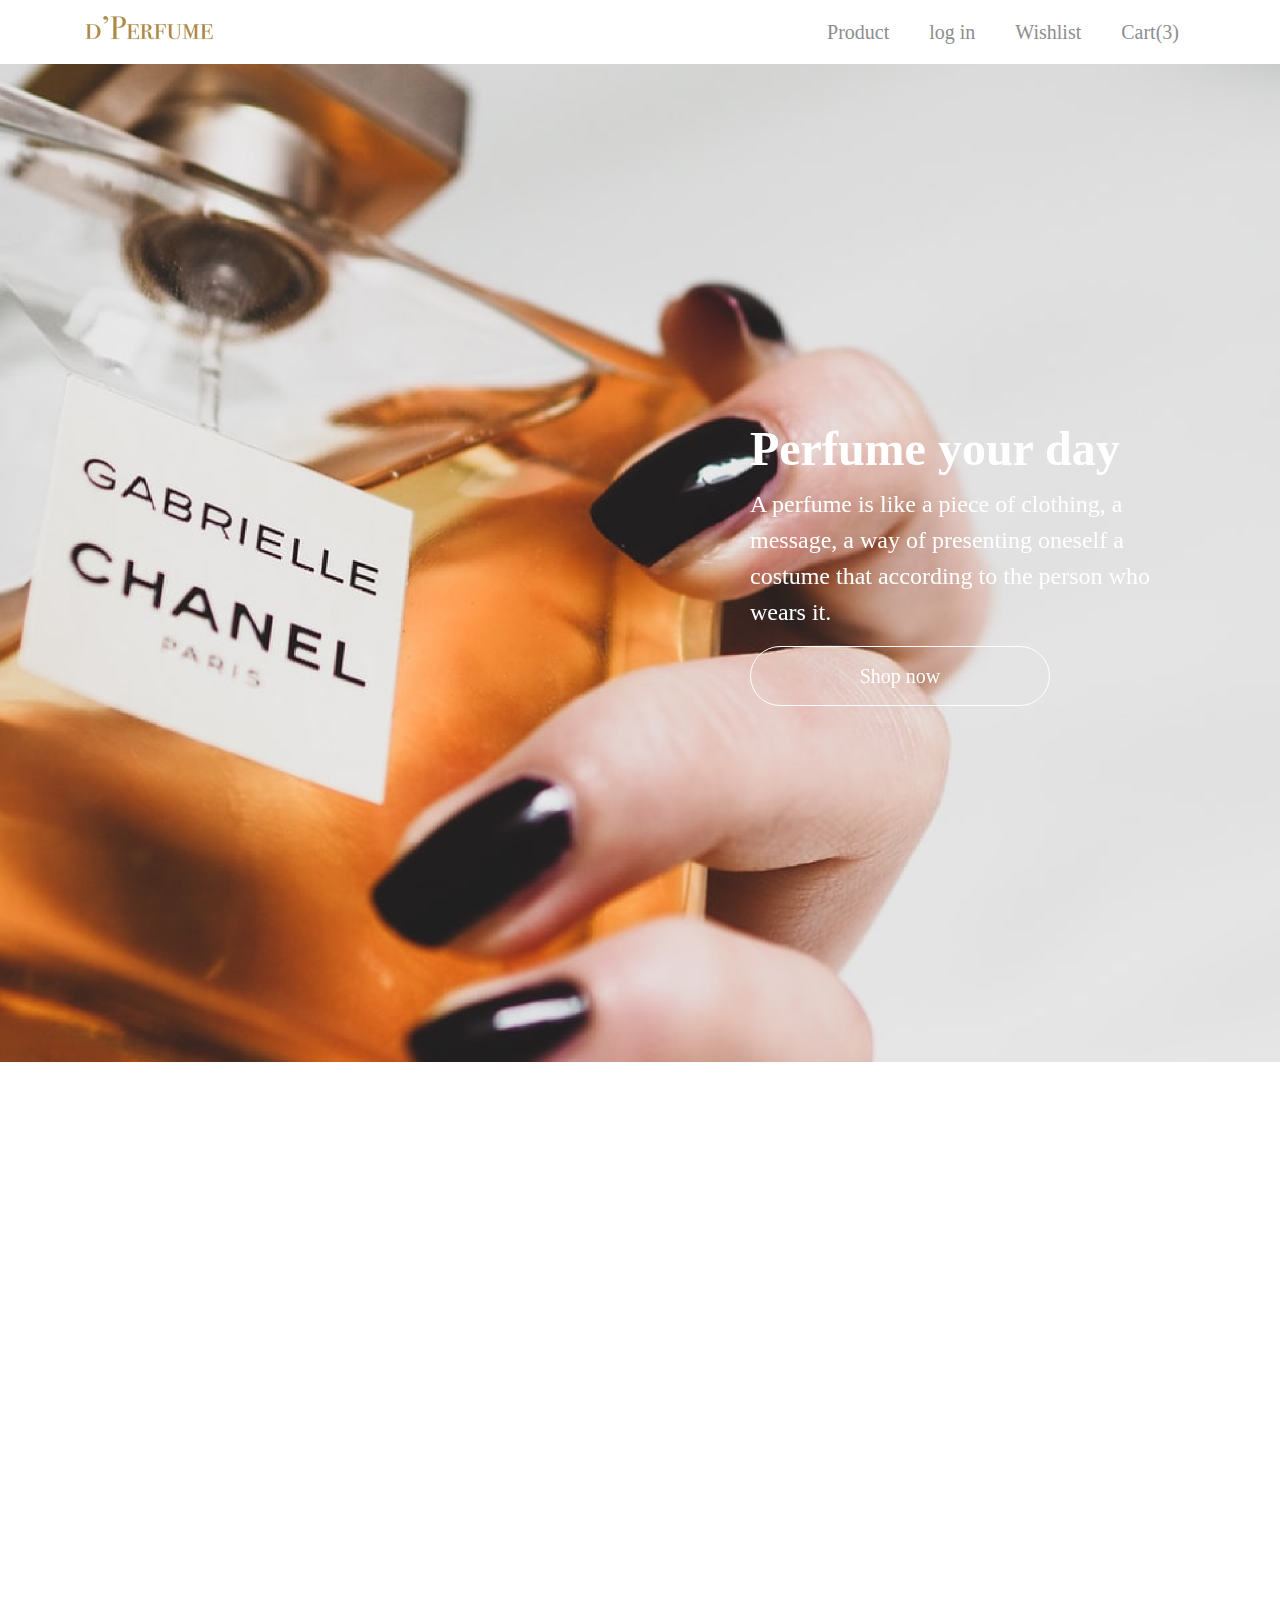
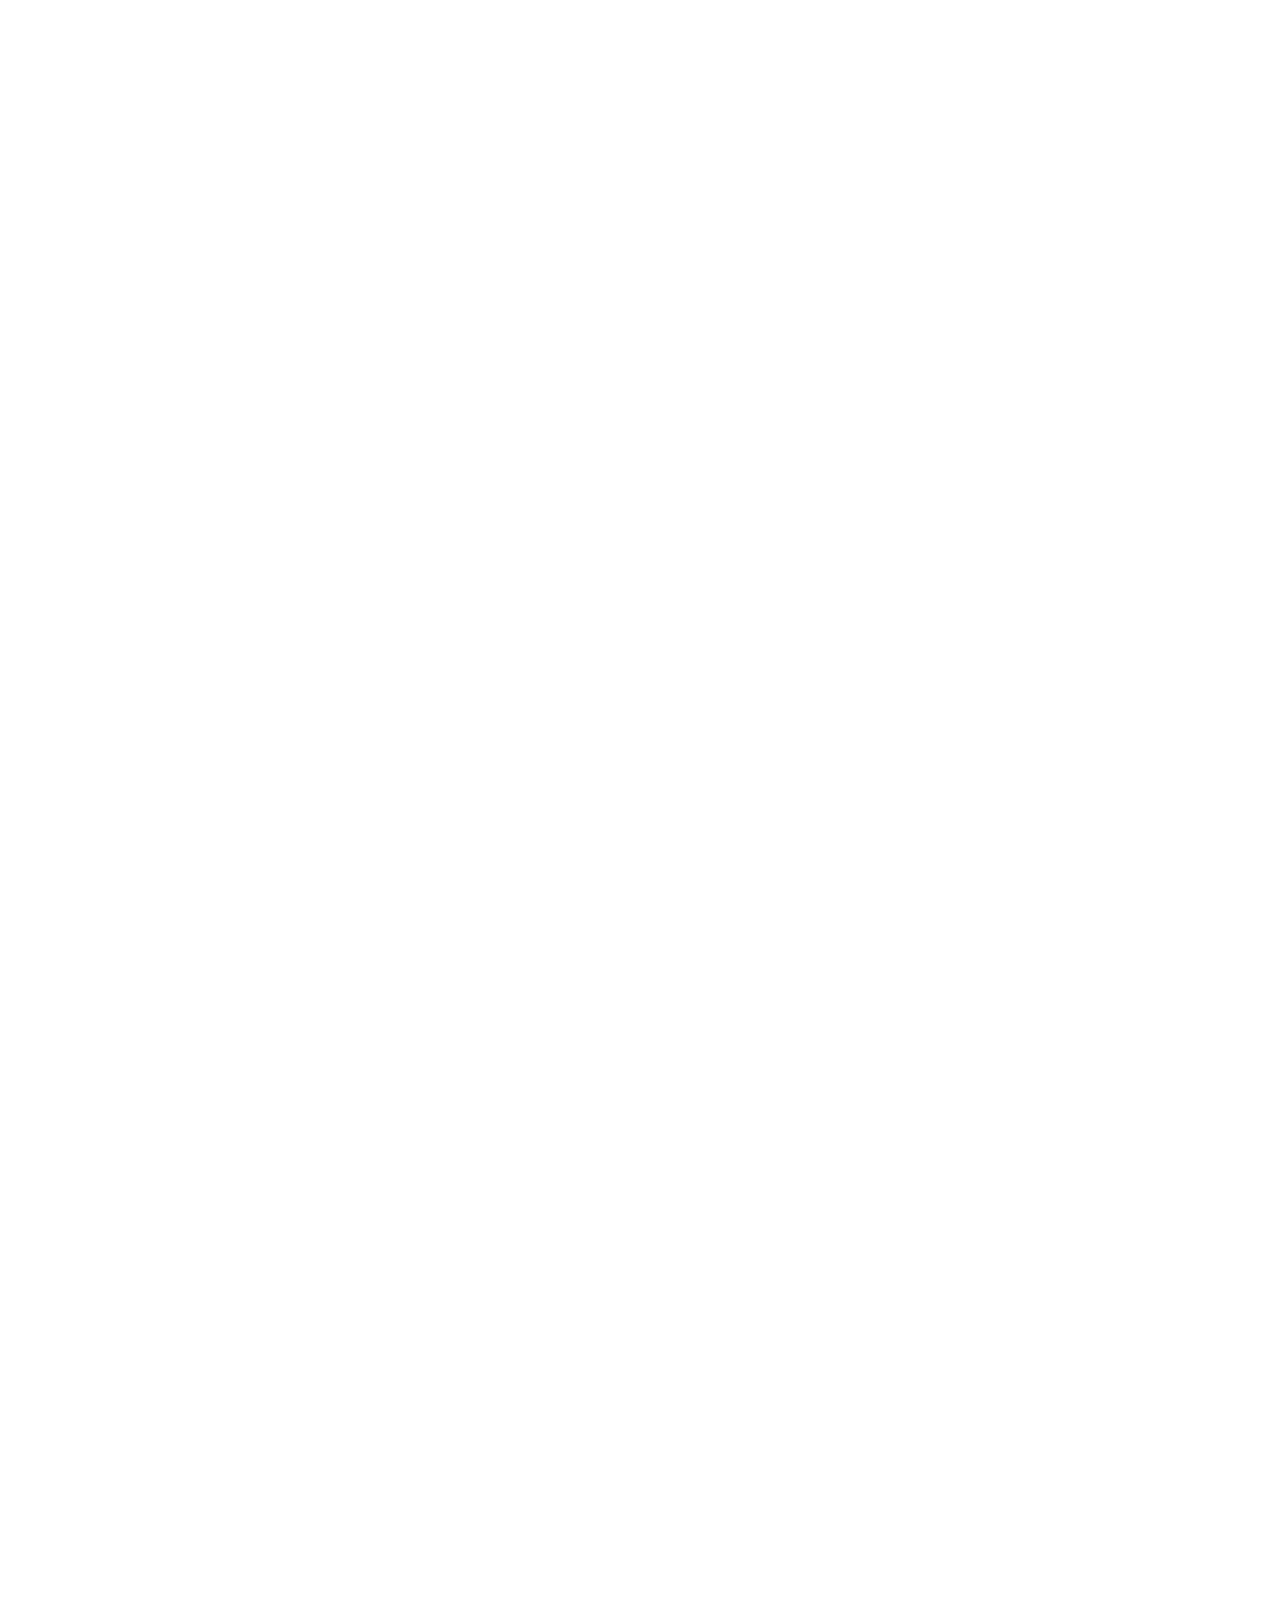
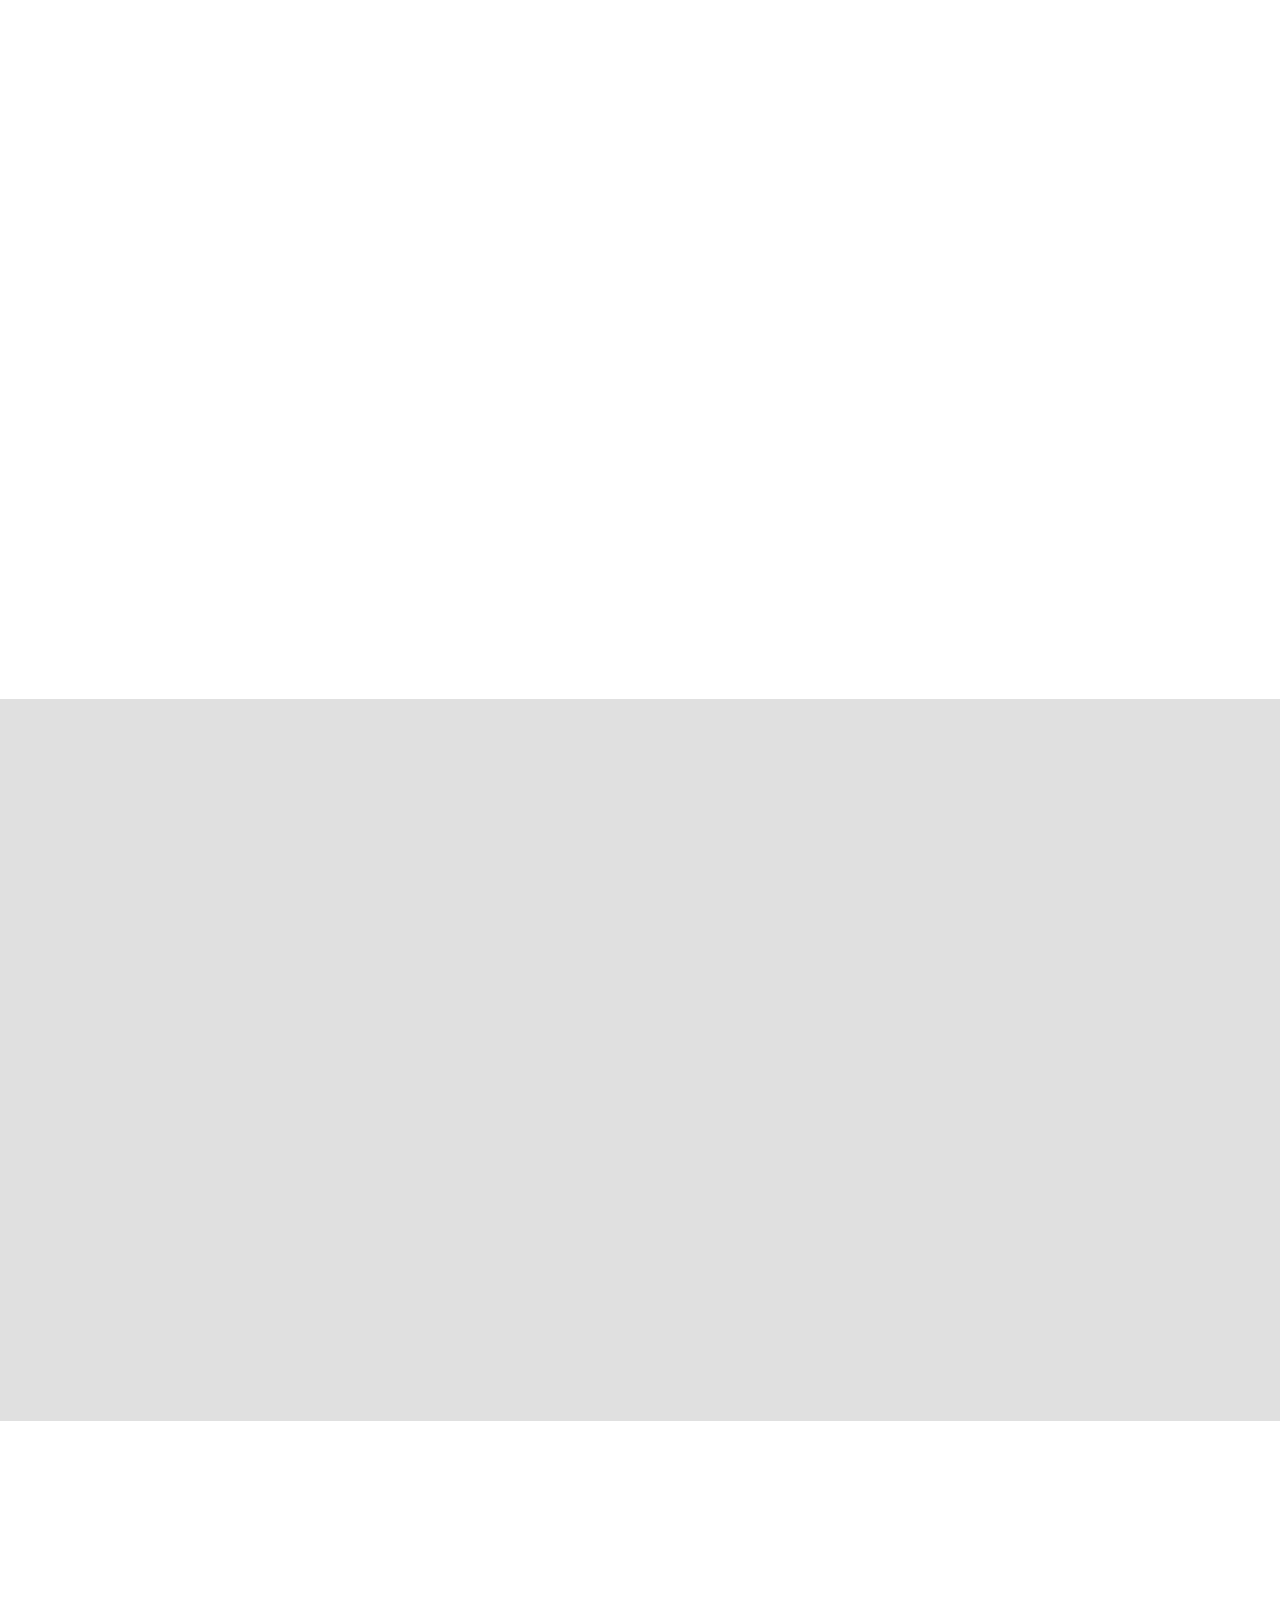
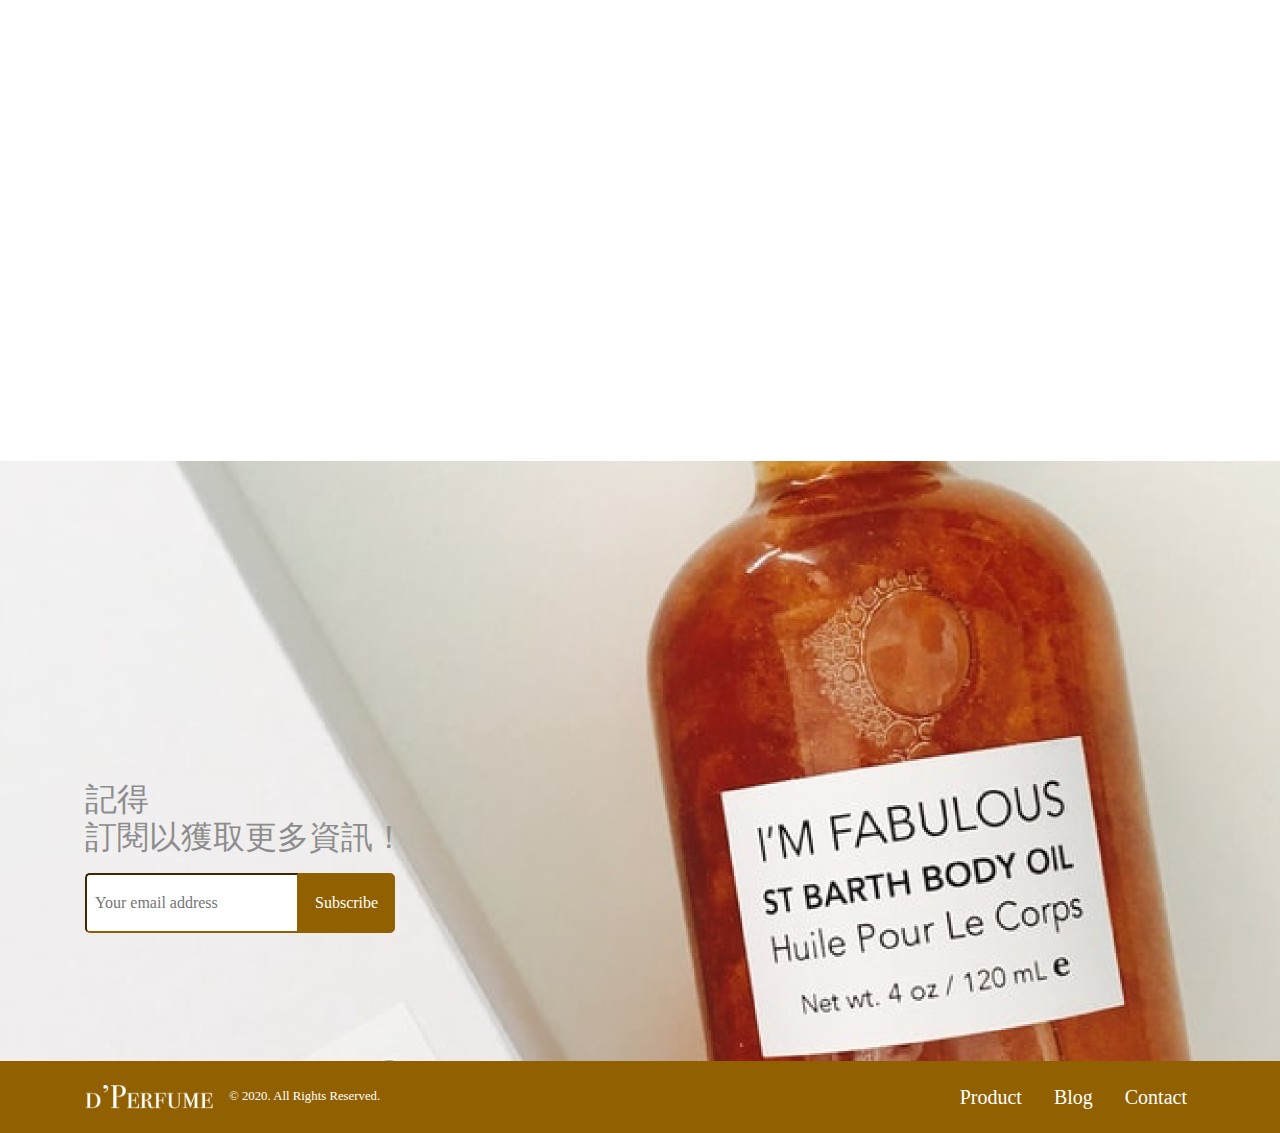
==== commit 0305ece0: "update detail" ====
--- a/index.html
+++ b/index.html
@@ -51,7 +51,7 @@
   </nav>
 
   <!------------------------ hamburger content ---------------------------->
-  <div class="collapse navbar-collapse px-0 bg-grayDark" id="collapseNav">
+  <div class="collapse navbar-collapse bg-grayDark px-0" id="collapseNav">
     <ul class="navbar-nav">
       <li class="text-center border-bottom border-white">
         <a class="nav-link text-white py-3" href="product.html">Product</a>
@@ -91,7 +91,7 @@
     <div class="intro row no-gutters flex-row-reverse align-items-center" data-aos="fade-right">
       <img class="col-12 col-md-6 offset-md-1" src="./images/Gabrielle CHANEL@2x.png" alt="Gabrielle CHANEL">
       <div class="col-12 col-md-4">
-        <h2 class="mb-0 font-weight-bold">Gabrielle CHANEL</h2>
+        <h2 class="font-weight-bold mb-0">Gabrielle CHANEL</h2>
         <p class="font-weight-light">全新嗅覺體驗，花香四溢、明亮馥郁。結合茉莉、依蘭依蘭、橙花和最迷人的格拉斯晚香玉之花香，呈現出夢幻花香氣息。 極具女性特質的香奈兒嘉柏麗香水，專為光芒四射的她而生。</p>
         <a class="d-block mb-32 mb-md-0" href="#">查看更多</a>
       </div>
@@ -101,7 +101,7 @@
         <img src="./images/Five O’clock Au Gingembre@2x.png" alt="Five O’clock Au Gingembre">
       </div>
       <div class="col-12 col-md-4 offset-md-1">
-        <h2 class="mb-0 font-weight-bold">Five O’clock Au Gingembre</h2>
+        <h2 class="font-weight-bold mb-0">Five O’clock Au Gingembre</h2>
         <p class="font-weight-light">生薑與溫醇的肉桂香、紅糖的香甜摻和成一氣，溫暖微辛的氣息反倒形成一股輕煙氤氳開來，還帶點微微煙醺感漫溢在整個鼻息之間，細聞之下,又還有溫溫淡淡的木香，溫和而暖心。</p>
         <a class="d-block mb-32 mb-md-0" href="#">查看更多</a>
       </div>
@@ -109,7 +109,7 @@
     <div class="intro row no-gutters flex-row-reverse align-items-center" data-aos="fade-right">
       <img class="col-12 col-md-6 offset-md-1" src="./images/CHANEL N°5@2x.png" alt="CHANEL N°5">
       <div class="col-12 col-md-4">
-        <h2 class="mb-0 font-weight-bold">CHANEL N°5</h2>
+        <h2 class="font-weight-bold mb-0">CHANEL N°5</h2>
         <p class="font-weight-light">N°5，女性魅力的極致精髓。散發柔美澄透的乙醛花束香氣。經典傳奇香氛，蘊藏於極簡設計的獨特瓶身。</p>
         <a class="d-block mb-32 mb-md-0" href="#">查看更多</a>
       </div>
@@ -118,17 +118,17 @@
       <img class="col-12 col-md-6" src="./images/Maintenance@2x.png" alt="Maintenance">
       <div class="col-12 col-md-4 offset-md-1">
         <div class="intro-maintenance mb-3 mb-md-5">
-          <h4 class="font-weight-bold">1. <br>Levels of Preventive Maintenance Compliance</h2>
+          <h4 class="font-weight-semibold">1. <br>Levels of Preventive Maintenance Compliance</h2>
             <p class="font-weight-light">The core idea of preventative maintenance is the performance of proactive actions against unscheduled downtime in
               order to identify potential defects before they evolve into something more severe.</p>
         </div>
         <div class="intro-maintenance mb-3 mb-md-5">
-          <h4 class="font-weight-bold">2. <br>Percentage of Planned Maintenance</h2>
+          <h4 class="font-weight-semibold">2. <br>Percentage of Planned Maintenance</h2>
             <p class="font-weight-light">The planned maintenance percentage is the total planned maintenance time in your CMMS software over a date range over
             the total number of hours of a service performed by the technicians.</p>
         </div>
         <div class="intro-maintenance mb-3 mb-md-5">
-          <h4 class="font-weight-bold">3. <br>Critical percentage of planned maintenance</h2>
+          <h4 class="font-weight-semibold">3. <br>Critical percentage of planned maintenance</h2>
             <p class="font-weight-light">Calculating the critical percentage of planned maintenance will help you prioritize the most important operations that
             should be performed immediately.</p>
         </div>
@@ -143,8 +143,8 @@
         <ul class="row list-unstyled" data-aos="zoom-in-up">
           <li class="col-12 col-md-4 my-40">
             <div class="card">
-              <a class="card-img-top" href="#"><img src="./images/Poppy & Barley@2x.png" alt="Poppy & Barley"></a>
-              <div class="card-body p-0 pt-1 bg-light">
+              <a class="card-img-top overflow-hidden" href="#"><img src="./images/Poppy & Barley@2x.png" alt="Poppy & Barley"></a>
+              <div class="card-body bg-light p-0 pt-1">
                 <h4 class="card-title">Poppy & Barley</h5>
                 <p class="card-subtitle font-weight-light mb-3">Jo Malone</p>
                 <p class="card-text">NT$1,380<del class="text-dark ml-2">NT$1,580</del></p>
@@ -153,8 +153,8 @@
           </li>
           <li class="col-12 col-md-4 my-40">
             <div class="card">
-              <a class="card-img-top" href="#"><img src="./images/Body Wash@2x.png" alt="Body Wash"></a>
-              <div class="card-body p-0 pt-1 bg-light">
+              <a class="card-img-top overflow-hidden" href="#"><img src="./images/Body Wash@2x.png" alt="Body Wash"></a>
+              <div class="card-body bg-light p-0 pt-1">
                 <h4 class="card-title">Body Wash</h5>
                 <p class="card-subtitle font-weight-light mb-3">Curology</p>
                 <p class="card-text">NT$1,580</p>
@@ -163,13 +163,13 @@
           </li>
           <li class="col-12 col-md-4 my-40">
             <div class="card">
-              <div class="soldOut card-img-top">
+              <div class="soldOut card-img-top overflow-hidden">
                 <img src="./images/AppleCiderVinegarCapsule@2x.png" alt="Apple Cider Vinegar Capsule">
                 <div class="d-flex justify-content-center align-items-center">
                   <h4 class="text-white">Sold out</h4>
                 </div>
               </div>
-              <div class="card-body p-0 pt-1 bg-light">
+              <div class="card-body bg-light p-0 pt-1">
                 <h4 class="card-title">Apple Cider Vinegar Capsule</h5>
                 <p class="card-subtitle font-weight-light mb-3">Tonik</p>
                 <p class="card-text">NT$1,580</p>
@@ -187,13 +187,11 @@
         <img src="./images/Bottle-Recycling@2x.png" alt="Bottle-Recycling">
       </div>
       <div class="col-12 col-md-4">
-        <h2 class="mb-0 font-weight-bold">Bottle-Recycling</h2>
-        <p class="font-weight-light">Recycle your used empty bottles and be rewarded!</p>
-        <p class="font-weight-light">For the past 10 years, we have collected over 800,000 bottles through Empty Bottle Recycling Campaign and planted
-          more
-          than 860 pine trees for a better environment.For the past 10 years, we have collected over 800,000 bottles through
-          Empty
-          Bottle Recycling Campaign and planted more than 860 pine trees for a better environment.</p>
+        <h2 class="font-weight-bold">Bottle-Recycling</h2>
+        <p class="font-weight-light">Recycle your used empty bottles and<br>be rewarded!</p>
+        <p class="font-weight-light">For the past 10 years, we have collected over 800,000 bottles through Empty Bottle<br>Recycling Campaign and planted
+          more than<br>860 pine trees for a better environment.For<br>the past 10 years, we have collected over 800,000 bottles through
+          Empty Bottle<br>Recycling Campaign and planted more than<br>860 pine trees for a better environment.</p>
         <a class="mb-40" href="#">查看更多</a>
       </div>
     </div>
@@ -203,9 +201,9 @@
   <div class="subscription d-flex flex-column justify-content-end">
     <div class="container pb-7">
       <div class="subscirption-item">
-        <h2 class="mb-3 text-dark">記得<br>訂閱以獲取更多資訊！</h2>
+        <h2 class="text-dark mb-3">記得<br>訂閱以獲取更多資訊！</h2>
         <div class="input-group input-group-lg mb-3">
-          <input type="email" class="pl-2 border-primary text-dark" placeholder="Your email address" aria-label="Your email address"
+          <input type="email" class="border-primary text-dark pl-2" placeholder="Your email address" aria-label="Your email address"
             aria-describedby="button-addon2">
           <div class="input-group-append">
             <button class="btn btn-primary" type="submit" id="button-addon2">Subscribe</button>
@@ -225,19 +223,19 @@
       <nav class="navbar navbar-expand-md d-none d-md-flex px-0">
         <ul class="navbar-nav">
           <li class="nav-item mx-2">
-            <a class="nav-link navbar-text px-2 text-white" href="product.html">Product</a>
-          </li>
-          <li class="nav-item mx-2">
-            <a class="nav-link navbar-text px-2 text-white" href="#">Blog</a>
+            <a class="nav-link navbar-text text-white px-2" href="product.html">Product</a>
+          </li>
+          <li class="nav-item mx-2">
+            <a class="nav-link navbar-text text-white px-2" href="#">Blog</a>
           </li>
           <li class="nav-item ml-2">
-            <a class="nav-link navbar-text px-2 text-white" href="#">Contact</a>
+            <a class="nav-link navbar-text text-white px-2" href="#">Contact</a>
           </li>
         </ul>
       </nav>
     </div>
   </footer>
-  
+
   <link rel="stylesheet" href="https://unpkg.com/aos@next/dist/aos.css" />
   <script src="https://unpkg.com/aos@next/dist/aos.js"></script>
   <script>
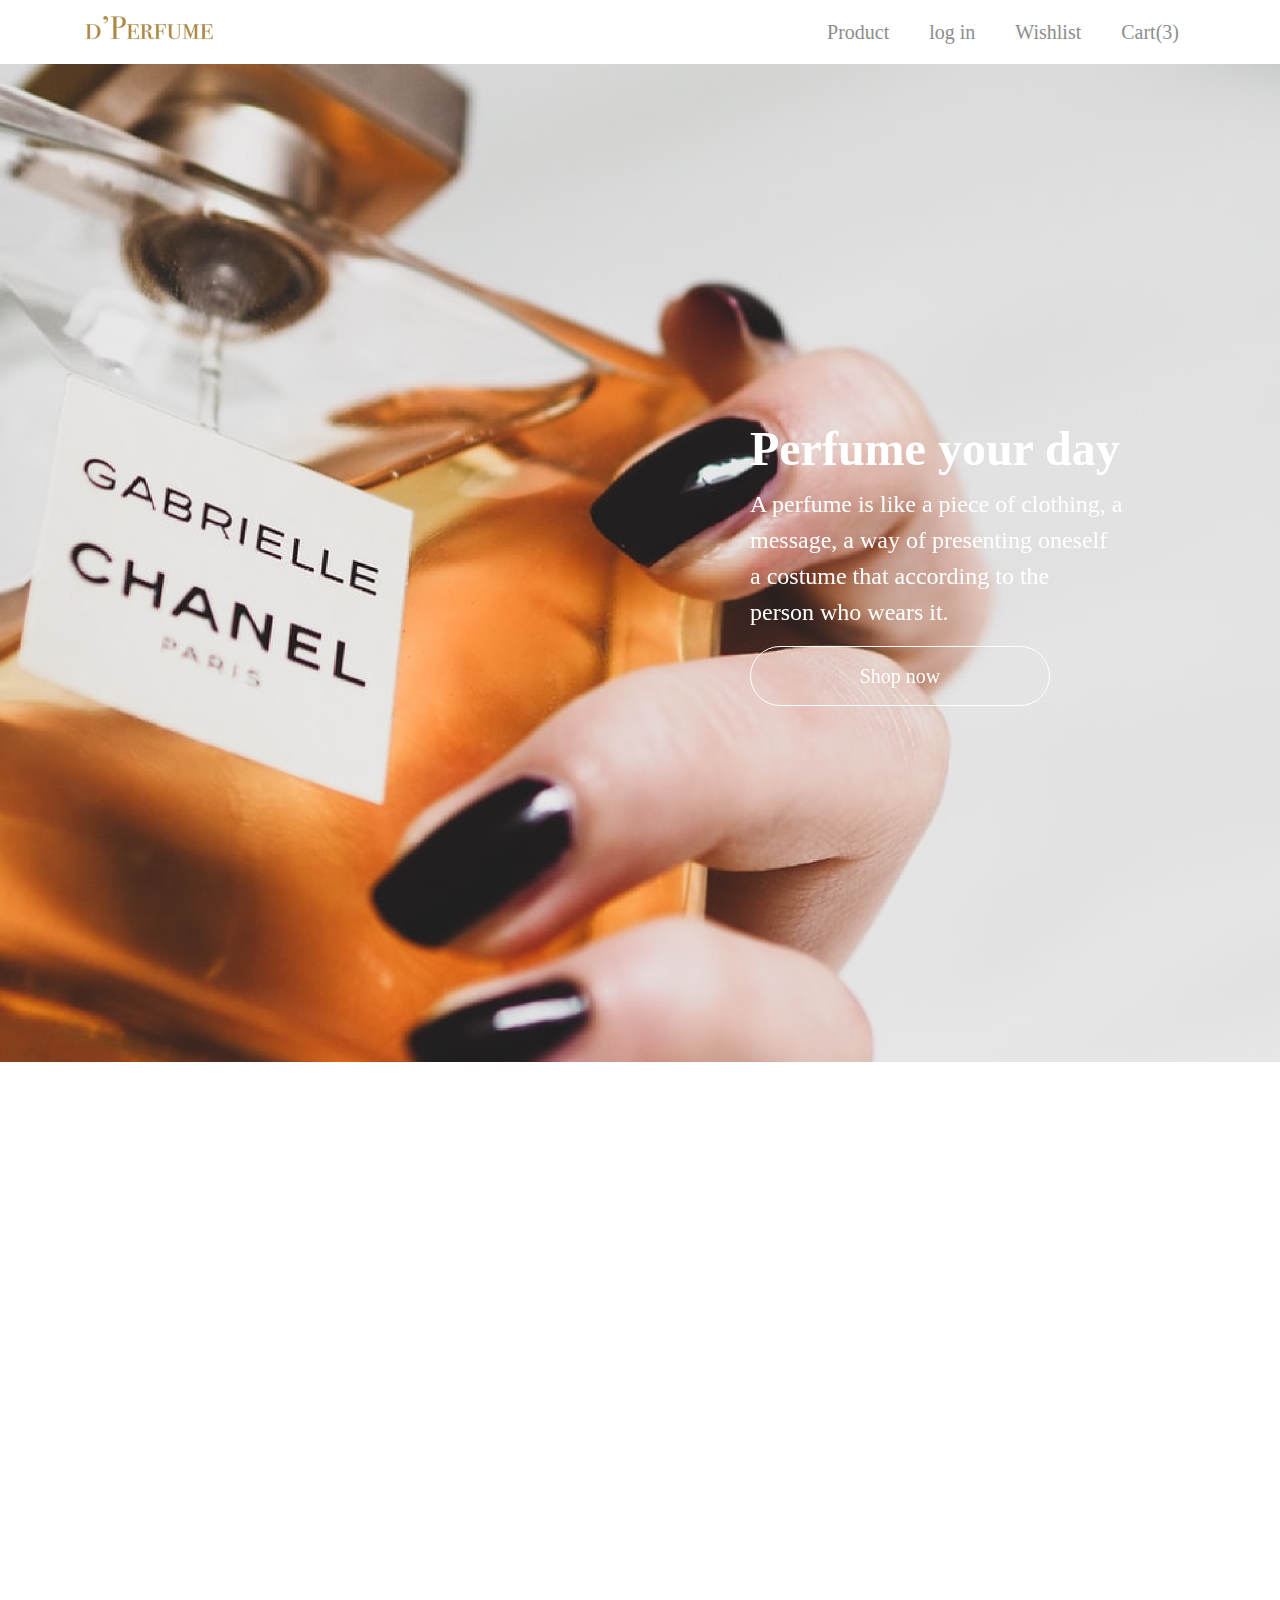
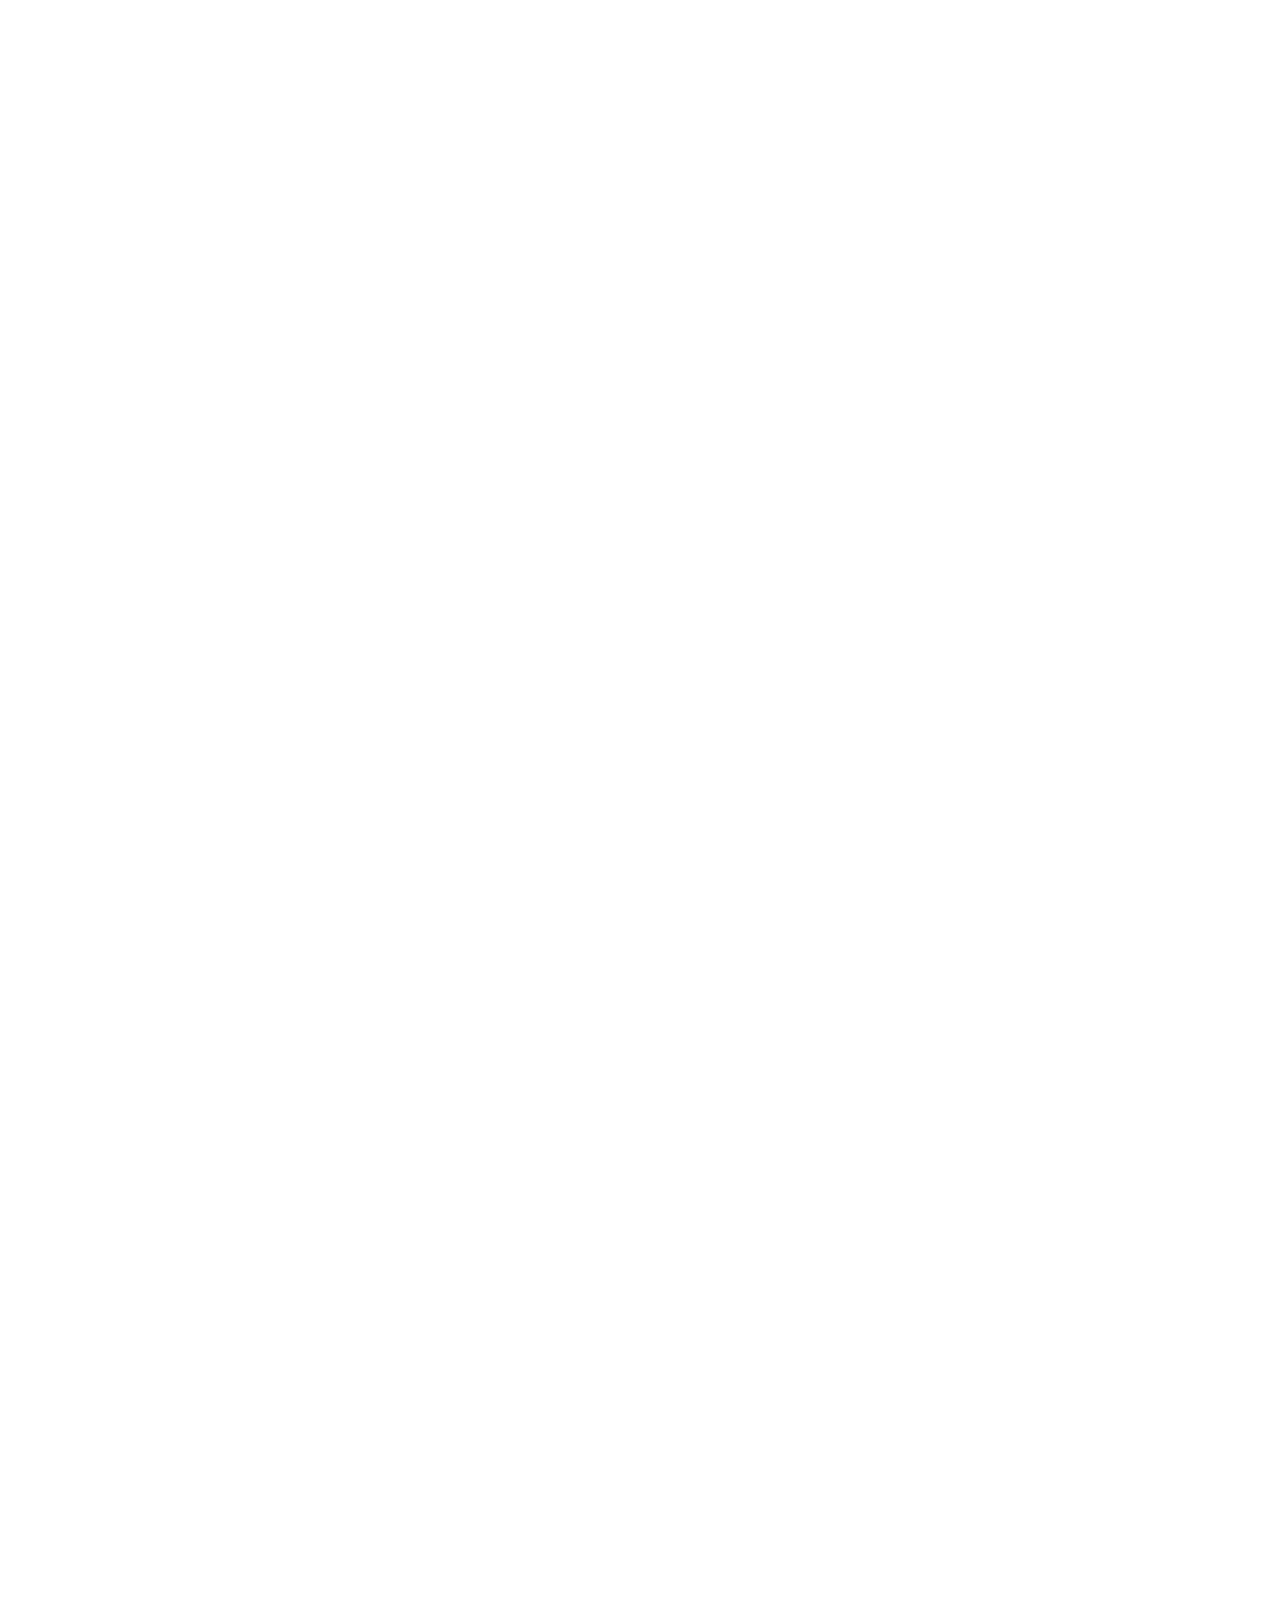
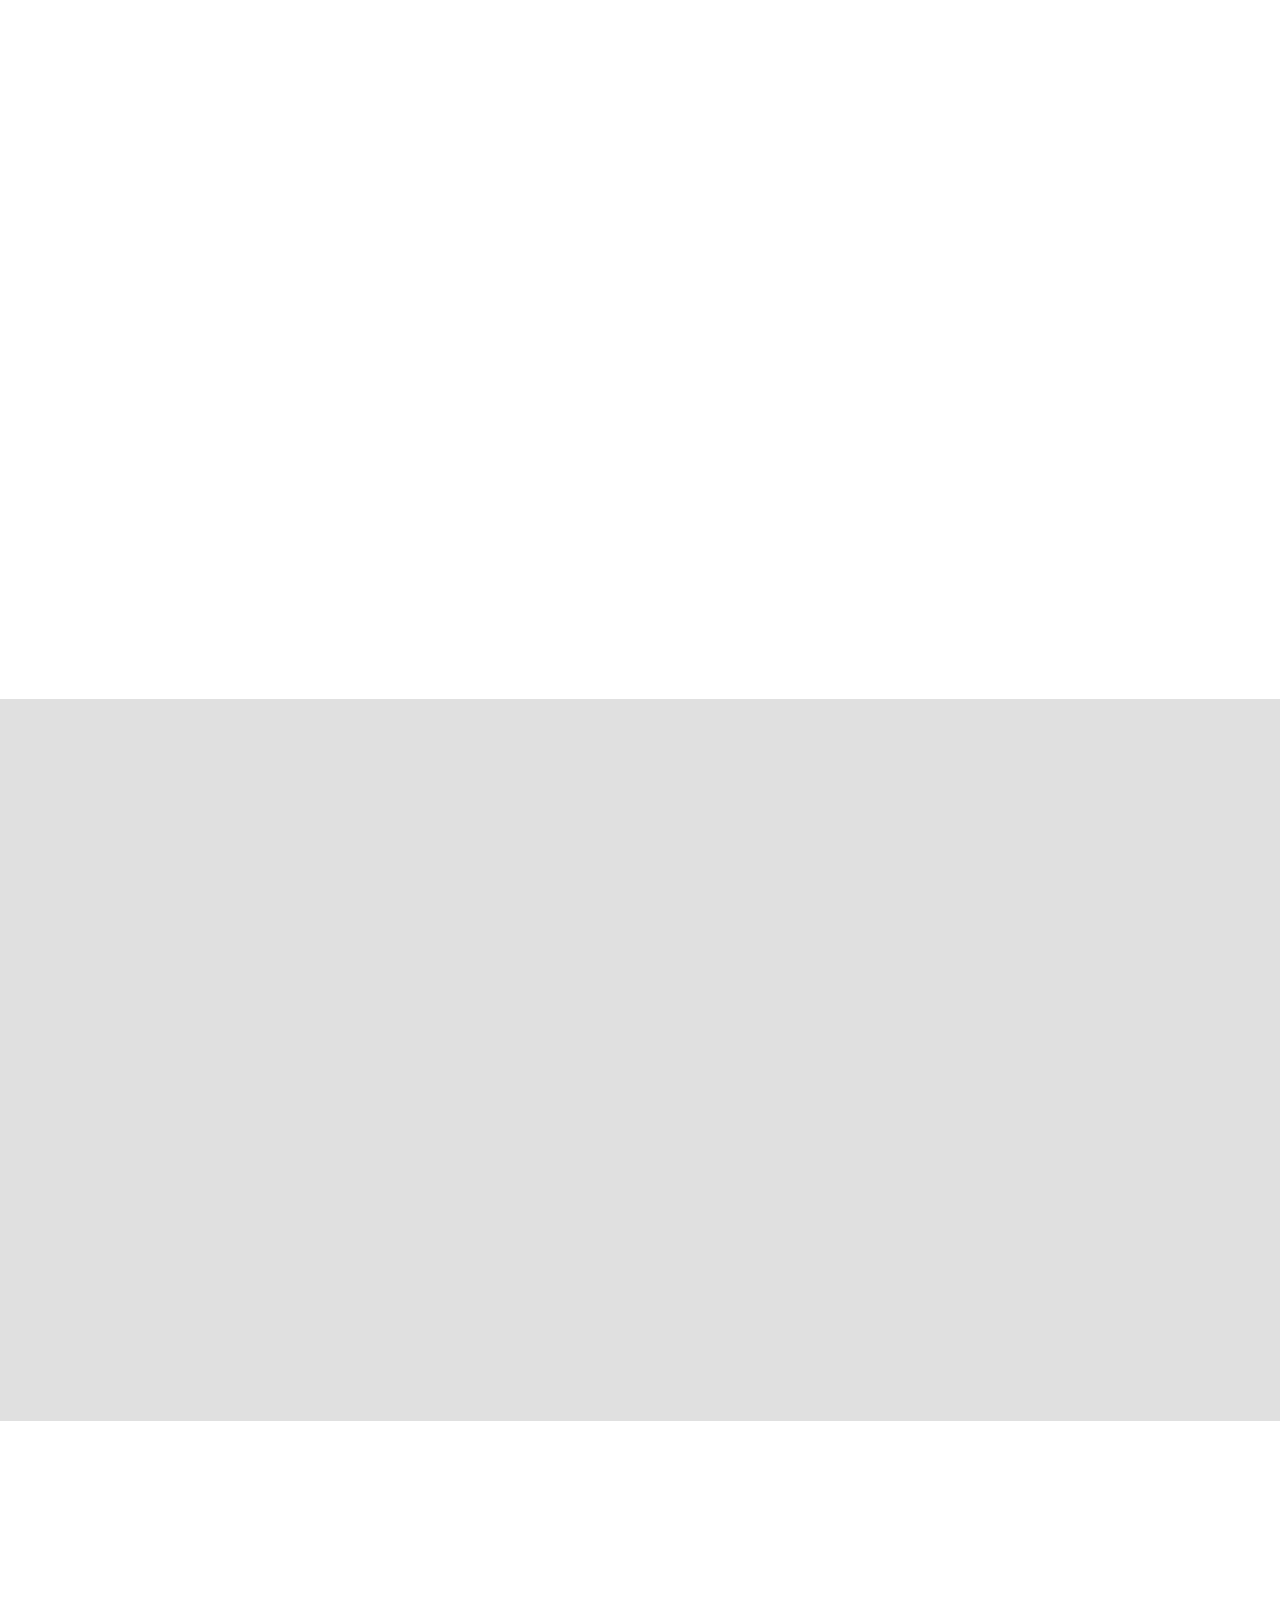
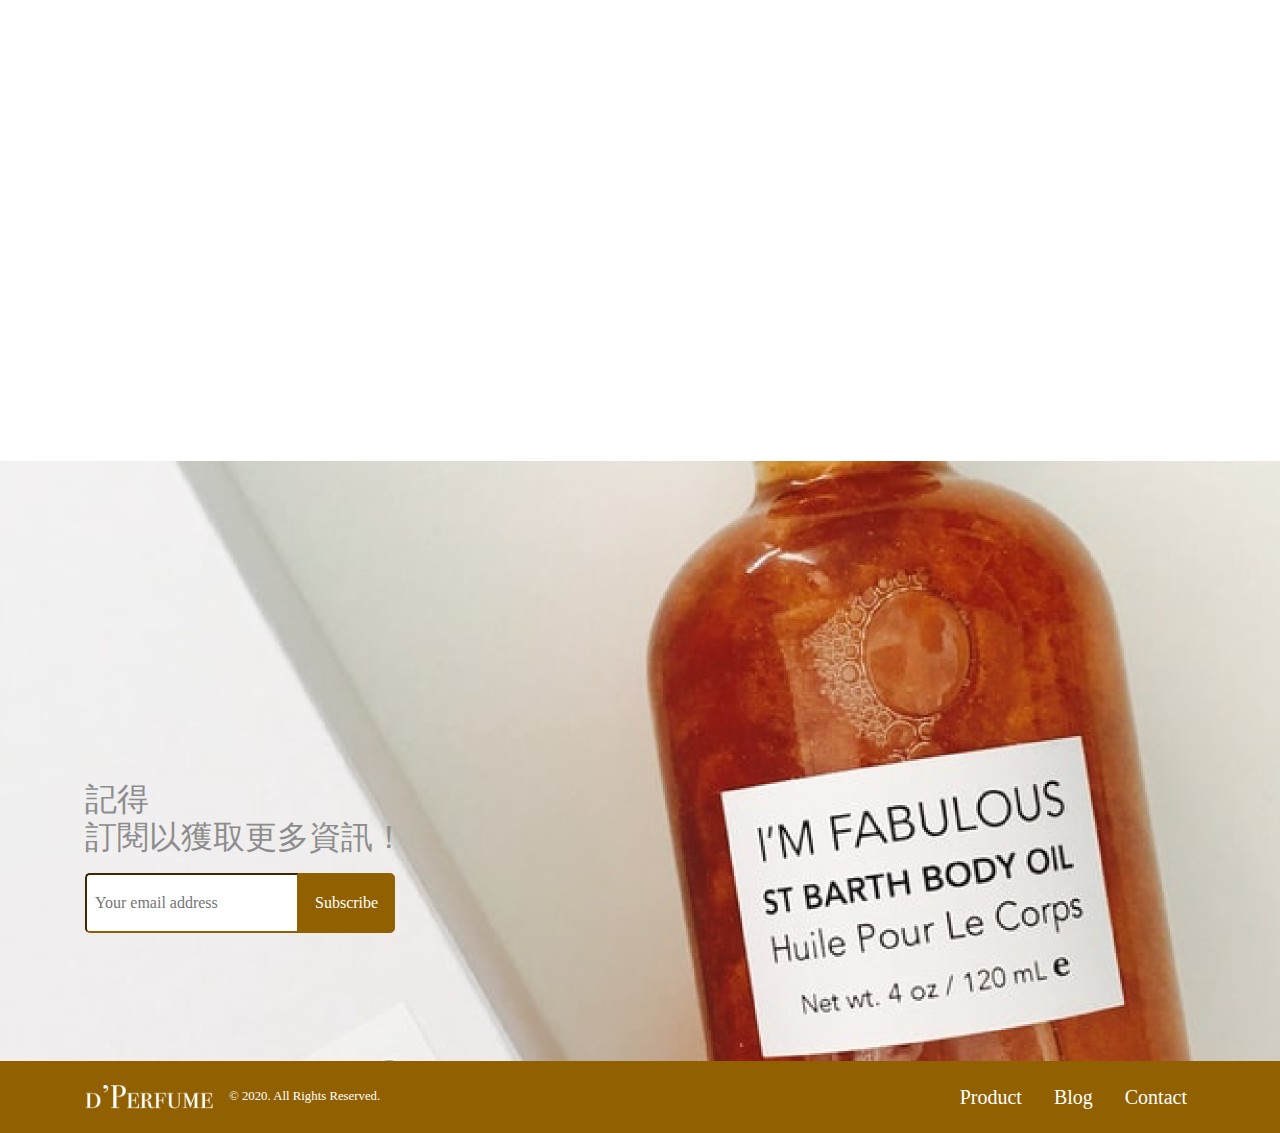
==== commit 41723738: "update detail" ====
--- a/index.html
+++ b/index.html
@@ -77,9 +77,7 @@
       <div class="row align-items-center">
         <div class="col-12 col-md-5 offset-md-7" data-aos="fade-left">
           <h2 class="text-white font-weight-bold">Perfume your day</h2>
-          <p class="text-white">A perfume is like a piece of clothing, a message, a way of presenting oneself a costume that according to the
-            person who
-            wears it.</p>
+          <p class="text-white">A perfume is like a piece of clothing, a message, a way of presenting oneself<br>a costume that according to the<br>person who wears it.</p>
           <button type="button" class="btn btn-lg btn-outline-info rounded-pill">Shop now</button>
         </div>
       </div>
